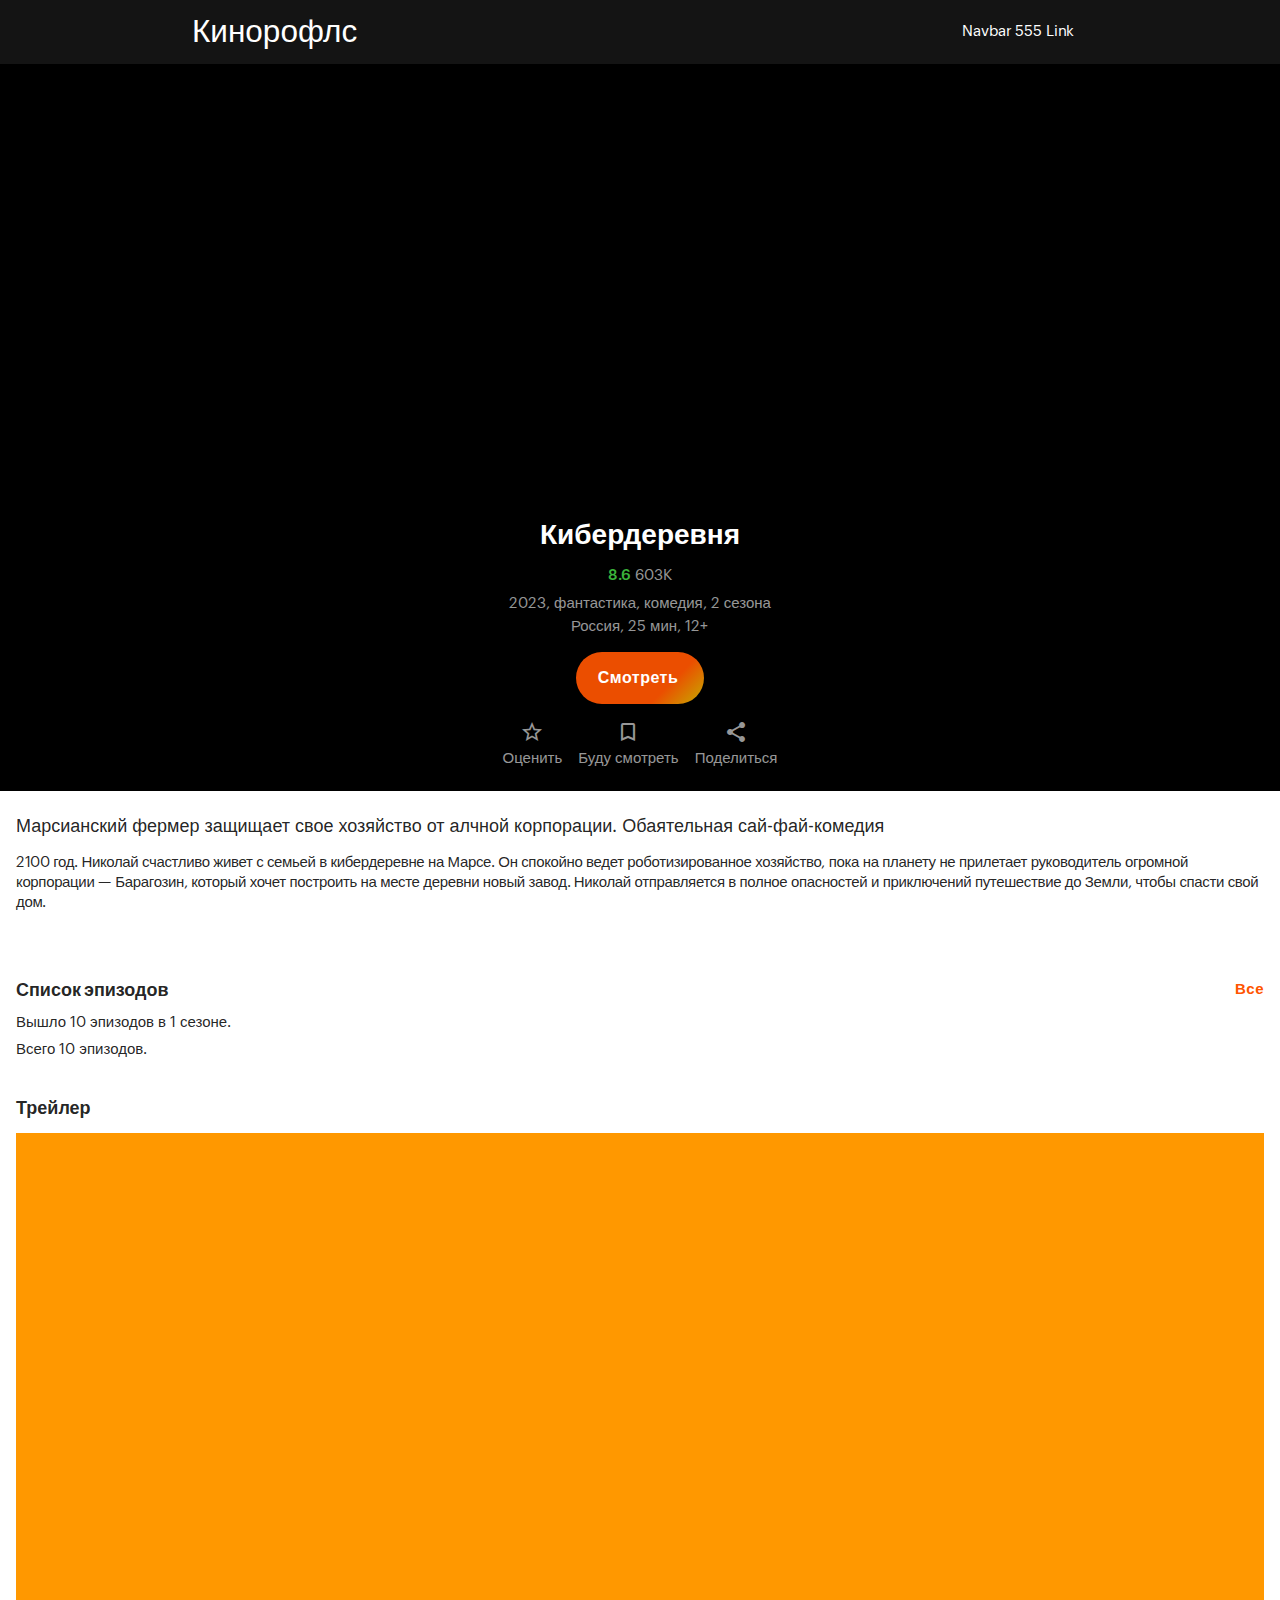
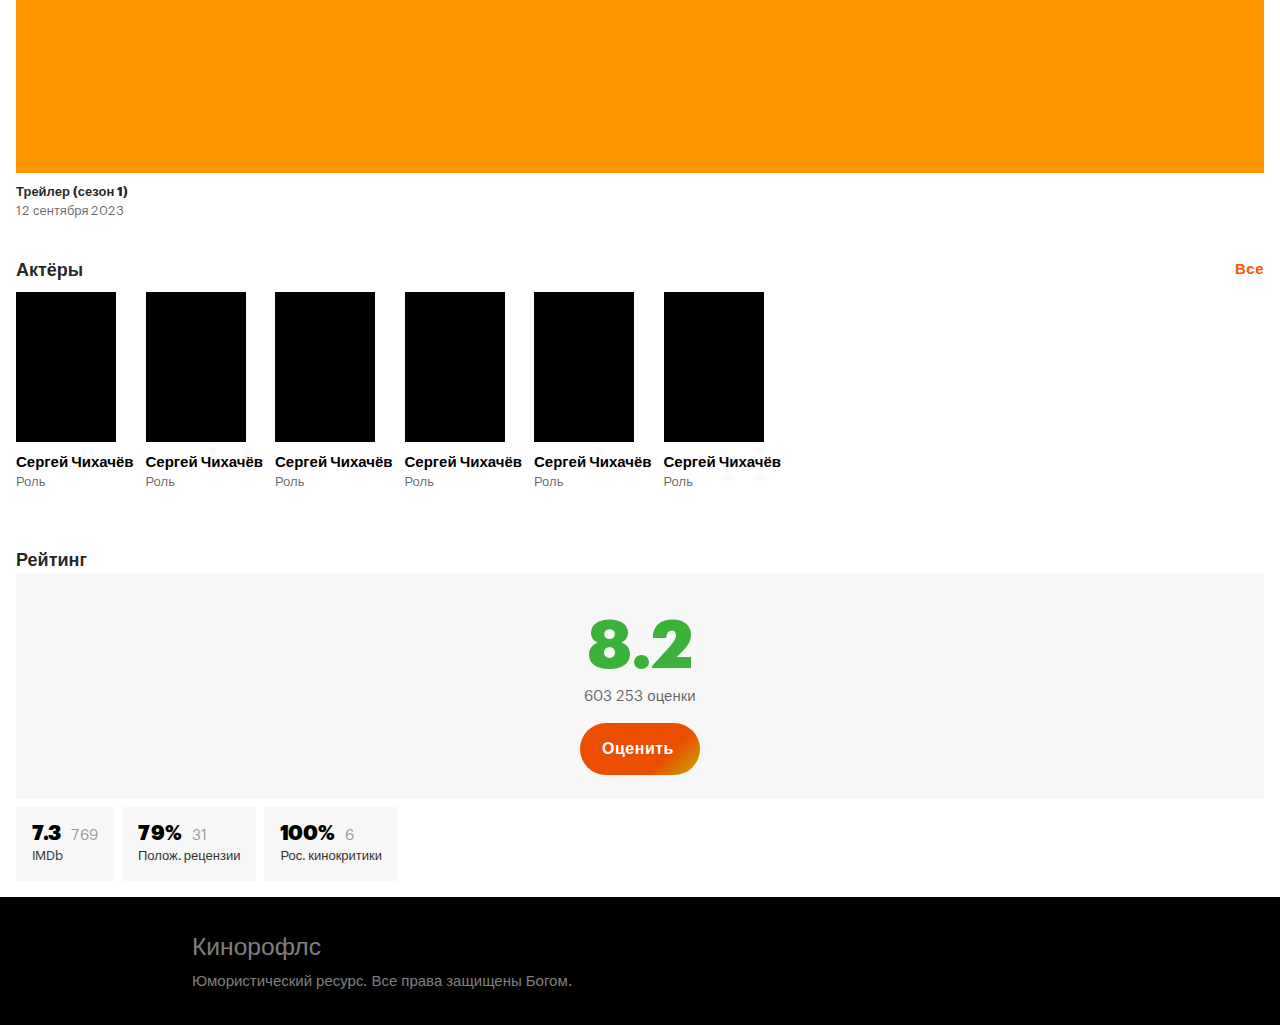
==== index.html @ 1932c37a "Update index.html" ====
<!DOCTYPE html>
<html lang="ru">
   <head>
      <meta http-equiv="Content-Type" content="text/html; charset=UTF-8" />
      <meta
         name="viewport"
         content="width=device-width, initial-scale=1, maximum-scale=1.0"
      />
      <title>Кинорофлс</title>

      <!-- Font: Graphik Regular, Medium, Bold, Black -->
      <link rel="stylesheet" href="./fonts/Graphik LС/stylesheet.css" />

      <!-- CSS  -->
      <link
         href="https://fonts.googleapis.com/icon?family=Material+Icons"
         rel="stylesheet"
      />
      <link
         href="css/materialize.css"
         type="text/css"
         rel="stylesheet"
         media="screen,projection"
      />
      <link
         href="css/style.css"
         type="text/css"
         rel="stylesheet"
      />
   </head>
   <body>
      <nav class="light-orange lighten-1" role="navigation">
         <div class="nav-wrapper container">
            <a id="logo-container" href="#" class="brand-logo">Кинорофлс</a>
            <ul class="right hide-on-med-and-down">
               <li><a href="#">Navbar 555 Link</a></li>
            </ul>

            <ul id="nav-mobile" class="sidenav">
               <li>
                  <a href="#"><i class="material-icons">home</i>Главная</a>
               </li>
               <li>
                  <a href="#">
                     <i class="material-icons">play_circle_outline</i>
                     Онлайн-кинотеатр</a
                  >
               </li>
               <li>
                  <a href="#">
                     <i class="material-icons">personal_video</i>
                     Фильмы</a
                  >
               </li>
               <li>
                  <a href="#">
                     <i class="material-icons">dvr</i>
                     Сериалы</a
                  >
               </li>
               <li>
                  <a href="#">
                     <i class="material-icons">live_tv</i>
                     Телеканалы</a
                  >
               </li>
               <li>
                  <a href="#">
                     <i class="material-icons">local_play</i>
                     Билеты в кино</a
                  >
               </li>
            </ul>
            <a href="#" data-target="nav-mobile" class="sidenav-trigger"
               ><i class="material-icons">menu</i></a
            >
         </div>
      </nav>

      <!-- <nav>
    <div class="nav-wrapper">
      <div class="col s12">
        <a href="#!" class="breadcrumb">Главная</a>
        <a href="#!" class="breadcrumb">Сериалы</a>
        <a href="#!" class="breadcrumb">Кибердеревня</a>
      </div>
    </div>
  </nav> -->

      <div class="section no-pad-bot" id="card" style="padding: 0">
         <div class="style-root black">
            <div class="style-poster">
               <!-- <div id="ytplayer"></div> -->
               <!-- <iframe width="100%" height="100%" src="https://www.youtube.com/embed/DEj8pub121Q?autoplay=1?controls=0" frameborder="0" allowfullscreen></iframe> -->

               <iframe
                  src="https://vkvideo.ru/video_ext.php?oid=-108468&id=456251197&hd=2&autoplay=1"
                  width="100%"
                  height="100%"
                  allow="autoplay; encrypted-media; fullscreen; picture-in-picture; screen-wake-lock;"
                  frameborder="0"
                  allowfullscreen
               ></iframe>

               <img
                  width="100%"
                  src="https://kinopoisk-ru.clstorage.net/1Z5M81X55/586788WgR/[base64]"
                  alt=""
               />
            </div>
            <div class="style-card">
               <h1 class="header center font-weight-bold">Кибердеревня</h1>
               <p class="raiting">
                  <strong class="raiting-value">8.6</strong> 603K
               </p>
               <p>2023, фантастика, комедия, 2 сезона</p>
               <p>Россия, 25 мин, 12+</p>
               <a
                  href="http://materializecss.com/getting-started.html"
                  class="btn-large orange"
                  >Смотреть</a
               >
               <div class="btn-list">
                  <div class="btn-list__item text-red-1">
                     <i class="material-icons">star_border</i>
                     <span>Оценить</span>
                  </div>
                  <div class="btn-list__item">
                     <i class="material-icons">bookmark_border</i>
                     <span>Буду смотреть</span>
                  </div>
                  <div class="btn-list__item">
                     <i class="material-icons">share</i> <span>Поделиться</span>
                  </div>
               </div>
            </div>
         </div>

         <div class="style-root">
            <div class="style-synopsis">
               <div class="style-synopsis__short">
                  Марсианский фермер защищает свое хозяйство от алчной
                  корпорации. Обаятельная сай-фай-комедия
               </div>
               <div class="style-synopsis__full">
                  2100 год. Николай счастливо живет с семьей в кибердеревне на
                  Марсе. Он спокойно ведет роботизированное хозяйство, пока на
                  планету не прилетает руководитель огромной корпорации —
                  Барагозин, который хочет построить на месте деревни новый
                  завод. Николай отправляется в полное опасностей и приключений
                  путешествие до Земли, чтобы спасти свой дом.
               </div>
            </div>

            <div class="style-episodes">
               <div class="style-title">
                  <h3>Список эпизодов</h3>
                  <a
                     href="http://materializecss.com/getting-started.html"
                     id="download-button"
                     class="btn"
                     >Все</a
                  >
               </div>
               <div class="style-episodes__content">
                  <p>Вышло 10 эпизодов в 1 сезоне.</p>
                  <p>Всего 10 эпизодов.</p>
               </div>
            </div>

            <div class="style-trailer">
               <div class="style-title">
                  <h3>Трейлер</h3>
               </div>
               <div class="style-trailer__content">
                  <div class="trailer-video orange"></div>
                  <p class="trailer__name">Трейлер (сезон 1)</p>
                  <p class="trailer__date">12 сентября 2023</p>
               </div>
            </div>
         </div>

         <div class="style-actors">
            <div class="style-title">
               <h3>Актёры</h3>
               <a
                  href="http://materializecss.com/getting-started.html"
                  id="download-button"
                  class="btn"
                  >Все</a
               >
            </div>
            <div class="style-actors__content">
               <div class="actors__list">
                  <div class="actors__item">
                     <div class="photo"></div>
                     <div class="info">
                        <strong class="name">Сергей Чихачёв</strong>
                        <span>Роль</span>
                     </div>
                  </div>
                  <div class="actors__item">
                     <div class="photo"></div>
                     <div class="info">
                        <strong class="name">Сергей Чихачёв</strong>
                        <span>Роль</span>
                     </div>
                  </div>
                  <div class="actors__item">
                     <div class="photo"></div>
                     <div class="info">
                        <strong class="name">Сергей Чихачёв</strong>
                        <span>Роль</span>
                     </div>
                  </div>
                  <div class="actors__item">
                     <div class="photo"></div>
                     <div class="info">
                        <strong class="name">Сергей Чихачёв</strong>
                        <span>Роль</span>
                     </div>
                  </div>
                  <div class="actors__item">
                     <div class="photo"></div>
                     <div class="info">
                        <strong class="name">Сергей Чихачёв</strong>
                        <span>Роль</span>
                     </div>
                  </div>
                  <div class="actors__item">
                     <div class="photo"></div>
                     <div class="info">
                        <strong class="name">Сергей Чихачёв</strong>
                        <span>Роль</span>
                     </div>
                  </div>
               </div>
            </div>
         </div>

         <!-- КНОПКИ
         <div class="container">
            <div class="row center">
               <a
                  href="http://materializecss.com/getting-started.html"
                  id="download-button"
                  class="btn-large orange"
                  >Смотреть</a
               >
               <a
                  href="http://materializecss.com/getting-started.html"
                  id="download-button"
                  class="btn-small grey"
                  ><i class="material-icons">add</i>Добавить</a
               >
               <a
                  href="http://materializecss.com/getting-started.html"
                  id="download-button"
                  class="btn-large"
                  >Смотреть</a
               >
            </div>
            <br /><br />
         </div> -->

         <div class="style-raiting">
            <div class="style-title">
               <h3>Рейтинг</h3>
            </div>
            <div class="style-raiting__content">
               <div class="raiting-block">
                  <div class="raiting-block__number">8.2</div>
                  <div class="raiting-block__votes">
                     <span>603 253</span> оценки
                  </div>
                  <a
                     href="http://materializecss.com/getting-started.html"
                     id="download-button"
                     class="btn-large orange"
                     >Оценить</a
                  >
               </div>
               <div class="raiting-list">
                  <div class="raiting-list__item">
                     <div class="raiting-list__value">
                        <strong>7.3</strong>
                        <span>769</span>
                     </div>
                     <div class="raiting-list__source">IMDb</div>
                  </div>

                  <div class="raiting-list__item">
                     <div class="raiting-list__value">
                        <strong>79%</strong>
                        <span>31</span>
                     </div>
                     <div class="raiting-list__source">Полож. рецензии</div>
                  </div>

                  <div class="raiting-list__item">
                     <div class="raiting-list__value">
                        <strong>100%</strong>
                        <span>6</span>
                     </div>
                     <div class="raiting-list__source">Рос. кинокритики</div>
                  </div>

               </div>
            </div>
         </div>
      </div>

      <footer class="page-footer black">
         <div class="container">
            <h5>Кинорофлс</h5>
            <p style="margin: 0; padding: 0 0 32px 0">
               Юмористический ресурс. Все права защищены Богом.
            </p>
         </div>
         <!-- <div class="footer-copyright">
            <div class="container">
               Made by
               <a class="text-lighten-3" href="http://google.com/">2025</a>
            </div>
         </div> -->
      </footer>

      <!--  Scripts-->
      <script src="https://code.jquery.com/jquery-2.1.1.min.js"></script>
      <script src="js/materialize.js"></script>
      <script src="js/init.js"></script>

      <!-- Google Trailer -->
      <script>
         // Load the IFrame Player API code asynchronously.
         var tag = document.createElement("script");
         tag.src = "https://www.youtube.com/embed/DEj8pub121Q";
         var firstScriptTag = document.getElementsByTagName("script")[0];
         firstScriptTag.parentNode.insertBefore(tag, firstScriptTag);

         // Replace the 'ytplayer' element with an <iframe> and
         // YouTube player after the API code downloads.
         var player;
         function onYouTubePlayerAPIReady() {
            player = new YT.Player("ytplayer", {
               height: "100%",
               width: "100%",
               videoId: "DEj8pub121Q",
            });
         }
      </script>
   </body>
</html>
---- fonts/Graphik LС/stylesheet.css ----
@font-face {
    font-family: 'Graphik';
    src: url('Graphik-Thin.eot');
    src: local('Graphik Thin'), local('Graphik-Thin'),
        url('Graphik-Thin.eot?#iefix') format('embedded-opentype'),
        url('Graphik-Thin.woff2') format('woff2'),
        url('Graphik-Thin.woff') format('woff'),
        url('Graphik-Thin.ttf') format('truetype');
    font-weight: 100;
    font-style: normal;
}

@font-face {
    font-family: 'Graphik';
    src: url('Graphik-ThinItalic.eot');
    src: local('Graphik Thin Italic'), local('Graphik-ThinItalic'),
        url('Graphik-ThinItalic.eot?#iefix') format('embedded-opentype'),
        url('Graphik-ThinItalic.woff2') format('woff2'),
        url('Graphik-ThinItalic.woff') format('woff'),
        url('Graphik-ThinItalic.ttf') format('truetype');
    font-weight: 100;
    font-style: italic;
}

@font-face {
    font-family: 'Graphik Super';
    src: url('Graphik-SuperItalic.eot');
    src: local('Graphik Super Italic'), local('Graphik-SuperItalic'),
        url('Graphik-SuperItalic.eot?#iefix') format('embedded-opentype'),
        url('Graphik-SuperItalic.woff2') format('woff2'),
        url('Graphik-SuperItalic.woff') format('woff'),
        url('Graphik-SuperItalic.ttf') format('truetype');
    font-weight: 900;
    font-style: italic;
}

@font-face {
    font-family: 'Graphik';
    src: url('Graphik-Medium.eot');
    src: local('Graphik Medium'), local('Graphik-Medium'),
        url('Graphik-Medium.eot?#iefix') format('embedded-opentype'),
        url('Graphik-Medium.woff2') format('woff2'),
        url('Graphik-Medium.woff') format('woff'),
        url('Graphik-Medium.ttf') format('truetype');
    font-weight: 500;
    font-style: normal;
}

@font-face {
    font-family: 'Graphik';
    src: url('Graphik-Black.eot');
    src: local('Graphik Black'), local('Graphik-Black'),
        url('Graphik-Black.eot?#iefix') format('embedded-opentype'),
        url('Graphik-Black.woff2') format('woff2'),
        url('Graphik-Black.woff') format('woff'),
        url('Graphik-Black.ttf') format('truetype');
    font-weight: 900;
    font-style: normal;
}

@font-face {
    font-family: 'Graphik';
    src: url('Graphik-Semibold.eot');
    src: local('Graphik Semibold'), local('Graphik-Semibold'),
        url('Graphik-Semibold.eot?#iefix') format('embedded-opentype'),
        url('Graphik-Semibold.woff2') format('woff2'),
        url('Graphik-Semibold.woff') format('woff'),
        url('Graphik-Semibold.ttf') format('truetype');
    font-weight: 600;
    font-style: normal;
}

@font-face {
    font-family: 'Graphik Super';
    src: url('Graphik-Super.eot');
    src: local('Graphik Super'), local('Graphik-Super'),
        url('Graphik-Super.eot?#iefix') format('embedded-opentype'),
        url('Graphik-Super.woff2') format('woff2'),
        url('Graphik-Super.woff') format('woff'),
        url('Graphik-Super.ttf') format('truetype');
    font-weight: 900;
    font-style: normal;
}

@font-face {
    font-family: 'Graphik';
    src: url('Graphik-ExtralightItalic.eot');
    src: local('Graphik Extralight Italic'), local('Graphik-ExtralightItalic'),
        url('Graphik-ExtralightItalic.eot?#iefix') format('embedded-opentype'),
        url('Graphik-ExtralightItalic.woff2') format('woff2'),
        url('Graphik-ExtralightItalic.woff') format('woff'),
        url('Graphik-ExtralightItalic.ttf') format('truetype');
    font-weight: 200;
    font-style: italic;
}

@font-face {
    font-family: 'Graphik';
    src: url('Graphik-BlackItalic.eot');
    src: local('Graphik Black Italic'), local('Graphik-BlackItalic'),
        url('Graphik-BlackItalic.eot?#iefix') format('embedded-opentype'),
        url('Graphik-BlackItalic.woff2') format('woff2'),
        url('Graphik-BlackItalic.woff') format('woff'),
        url('Graphik-BlackItalic.ttf') format('truetype');
    font-weight: 900;
    font-style: italic;
}

@font-face {
    font-family: 'Graphik';
    src: url('Graphik-RegularItalic.eot');
    src: local('Graphik Regular Italic'), local('Graphik-RegularItalic'),
        url('Graphik-RegularItalic.eot?#iefix') format('embedded-opentype'),
        url('Graphik-RegularItalic.woff2') format('woff2'),
        url('Graphik-RegularItalic.woff') format('woff'),
        url('Graphik-RegularItalic.ttf') format('truetype');
    font-weight: normal;
    font-style: italic;
}

@font-face {
    font-family: 'Graphik';
    src: url('Graphik-Light.eot');
    src: local('Graphik Light'), local('Graphik-Light'),
        url('Graphik-Light.eot?#iefix') format('embedded-opentype'),
        url('Graphik-Light.woff2') format('woff2'),
        url('Graphik-Light.woff') format('woff'),
        url('Graphik-Light.ttf') format('truetype');
    font-weight: 300;
    font-style: normal;
}

@font-face {
    font-family: 'Graphik';
    src: url('Graphik-Bold.eot');
    src: local('Graphik Bold'), local('Graphik-Bold'),
        url('Graphik-Bold.eot?#iefix') format('embedded-opentype'),
        url('Graphik-Bold.woff2') format('woff2'),
        url('Graphik-Bold.woff') format('woff'),
        url('Graphik-Bold.ttf') format('truetype');
    font-weight: bold;
    font-style: normal;
}

@font-face {
    font-family: 'Graphik';
    src: url('Graphik-Regular.eot');
    src: local('Graphik Regular'), local('Graphik-Regular'),
        url('Graphik-Regular.eot?#iefix') format('embedded-opentype'),
        url('Graphik-Regular.woff2') format('woff2'),
        url('Graphik-Regular.woff') format('woff'),
        url('Graphik-Regular.ttf') format('truetype');
    font-weight: normal;
    font-style: normal;
}

@font-face {
    font-family: 'Graphik';
    src: url('Graphik-BoldItalic.eot');
    src: local('Graphik Bold Italic'), local('Graphik-BoldItalic'),
        url('Graphik-BoldItalic.eot?#iefix') format('embedded-opentype'),
        url('Graphik-BoldItalic.woff2') format('woff2'),
        url('Graphik-BoldItalic.woff') format('woff'),
        url('Graphik-BoldItalic.ttf') format('truetype');
    font-weight: bold;
    font-style: italic;
}

@font-face {
    font-family: 'Graphik';
    src: url('Graphik-SemiboldItalic.eot');
    src: local('Graphik Semibold Italic'), local('Graphik-SemiboldItalic'),
        url('Graphik-SemiboldItalic.eot?#iefix') format('embedded-opentype'),
        url('Graphik-SemiboldItalic.woff2') format('woff2'),
        url('Graphik-SemiboldItalic.woff') format('woff'),
        url('Graphik-SemiboldItalic.ttf') format('truetype');
    font-weight: 600;
    font-style: italic;
}

@font-face {
    font-family: 'Graphik';
    src: url('Graphik-LightItalic.eot');
    src: local('Graphik Light Italic'), local('Graphik-LightItalic'),
        url('Graphik-LightItalic.eot?#iefix') format('embedded-opentype'),
        url('Graphik-LightItalic.woff2') format('woff2'),
        url('Graphik-LightItalic.woff') format('woff'),
        url('Graphik-LightItalic.ttf') format('truetype');
    font-weight: 300;
    font-style: italic;
}

@font-face {
    font-family: 'Graphik';
    src: url('Graphik-Extralight.eot');
    src: local('Graphik Extralight'), local('Graphik-Extralight'),
        url('Graphik-Extralight.eot?#iefix') format('embedded-opentype'),
        url('Graphik-Extralight.woff2') format('woff2'),
        url('Graphik-Extralight.woff') format('woff'),
        url('Graphik-Extralight.ttf') format('truetype');
    font-weight: 200;
    font-style: normal;
}

@font-face {
    font-family: 'Graphik';
    src: url('Graphik-MediumItalic.eot');
    src: local('Graphik Medium Italic'), local('Graphik-MediumItalic'),
        url('Graphik-MediumItalic.eot?#iefix') format('embedded-opentype'),
        url('Graphik-MediumItalic.woff2') format('woff2'),
        url('Graphik-MediumItalic.woff') format('woff'),
        url('Graphik-MediumItalic.ttf') format('truetype');
    font-weight: 500;
    font-style: italic;
}
---- css/style.css ----
/* Custom Stylesheet */
/**
 * Use this file to override Materialize files so you can update
 * the core Materialize files in the future
 *
 * Made By MaterializeCSS.com
 */

.icon-block {
   padding: 0 15px;
}
.icon-block .material-icons {
   font-size: inherit;
}

.style-card {
   color: hsla(0, 0%, 100%, 0.6);
   text-align: center;
   padding: 24px 16px 14px;
}
.style-card h1 {
   color: #fff;
   font-size: 28px;
   font-weight: 900;
   margin: 0;
}
.style-card p {
   margin: 0;
}
.style-card .btn-large {
   margin-top: 14px;
}
p.raiting {
   padding-top: 14px;
   padding-bottom: 6px;
}

.raiting-value {
   color: #3bb33b;
}

.btn-list {
   display: flex;
   justify-content: center;
   gap: 16px;
   margin: 16px 0 20px;
}

.btn-list__item {
   display: flex;
   flex-direction: column;
   justify-content: center;
   gap: 4px;
}

.style-poster {
   width: 100%;
   height: 56.25vw;
   max-height: calc(768px / 1.7777777778);
   overflow: hidden;
}

.style-synopsis {
   position: relative;
   z-index: 1;
   margin-top: -14px;
   padding: 24px 16px 43px;
   background: #fff;
}

.style-synopsis__short {
   margin-bottom: 16px;
   font-size: 18px;
   line-height: 22px;
}

.style-synopsis__full {
   height: auto;
   font-size: 15px;
   line-height: 20px;
   letter-spacing: -0.35px;
}

h3 {
   font-size: 18px;
   line-height: 18px;
   font-weight: 900;
   margin: 0;
}

.style-title {
   display: flex;
   justify-content: space-between;
   display: flex;
   align-items: center;
   flex-direction: row;
   margin: 0;
   padding-block-start: 16px;
   padding-block-end: 4px;
   padding-inline-start: 16px;
   padding-inline-end: 16px;
   font-size: 18px;
   font-weight: 900;
   line-height: 24px;
}

.style-title .btn {
   font-size: 15px;
   color: #f50;
   padding-right: 0;
}

.style-episodes__content,
.style-trailer__content,
.style-actors__content {
   padding: 0 16px;
}

.style-episodes__content p {
   margin: 0;
   margin-bottom: 5px;
}

.style-trailer {
   padding: 16px 0;
}

.trailer-video {
   width: 100%;
   height: 50vw;
}

.trailer__name,
.trailer__date {
   font-size: 13px;
   line-height: 18px;
   font-weight: 700;
   margin: 0;
   margin-top: 10px;
}

.trailer__date {
   color: rgba(0, 0, 0, 0.6);
   font-weight: normal;
   margin-top: 1px;
}

.style-trailer .style-title {
   padding: 16px;
}

.style-actors {
   padding: 0 0 16px 0;
}

.actors__list {
   display: flex;
   width: auto;
   overflow-x: scroll;
   gap: 12px;
}

.actors__item {
   display: flex;
   /* align-items: center; */
   flex-direction: column;
   gap: 12px;
   padding-bottom: 12px;
}

.actors__item .info {
   display: flex;
   flex-direction: column;
   font-size: 13px;
   color: rgba(0, 0, 0, 0.6);
}

.actors__item .info .name {
   line-height: 18px;
   font-weight: 700;
   font-size: 15px;
   color: #000;
}

.photo {
   background: #000;
   height: 150px;
   width: 100px;
}

.style-raiting {
   padding: 16px 0;
}

.style-raiting__content {
   padding: 0 16px;
}

.raiting-block {
   display: flex;
   flex-direction: column;
   justify-content: center;
   align-items: center;
   padding: 24px;
   background: #f7f7f7;
   margin-bottom: 8px;
}

.raiting-block__number {
   font-size: 66px;
   color: #3bb33b;
   font-weight: 900;
}

.raiting-block__votes {
   margin-top: -10px;
   margin-bottom: 14px;
   color: rgba(0, 0, 0, 0.6);
   font-size: 15px;
}

.raiting-list {
   display: flex;
   gap: 8px;
}

.raiting-list__item {
   padding: 16px;
   background: #f7f7f7;
}

.raiting-list__value {
   font-size: 15px;
   line-height: 20px;
   color: rgba(0, 0, 0, 0.4);
}

.raiting-list__value strong {
   font-size: 20px;
   font-weight: 900;
   color: #000;
   margin-right: 6px;
}

.raiting-list__source {
  color: #333;
  font-size: 13px;  
  white-space: nowrap;
}
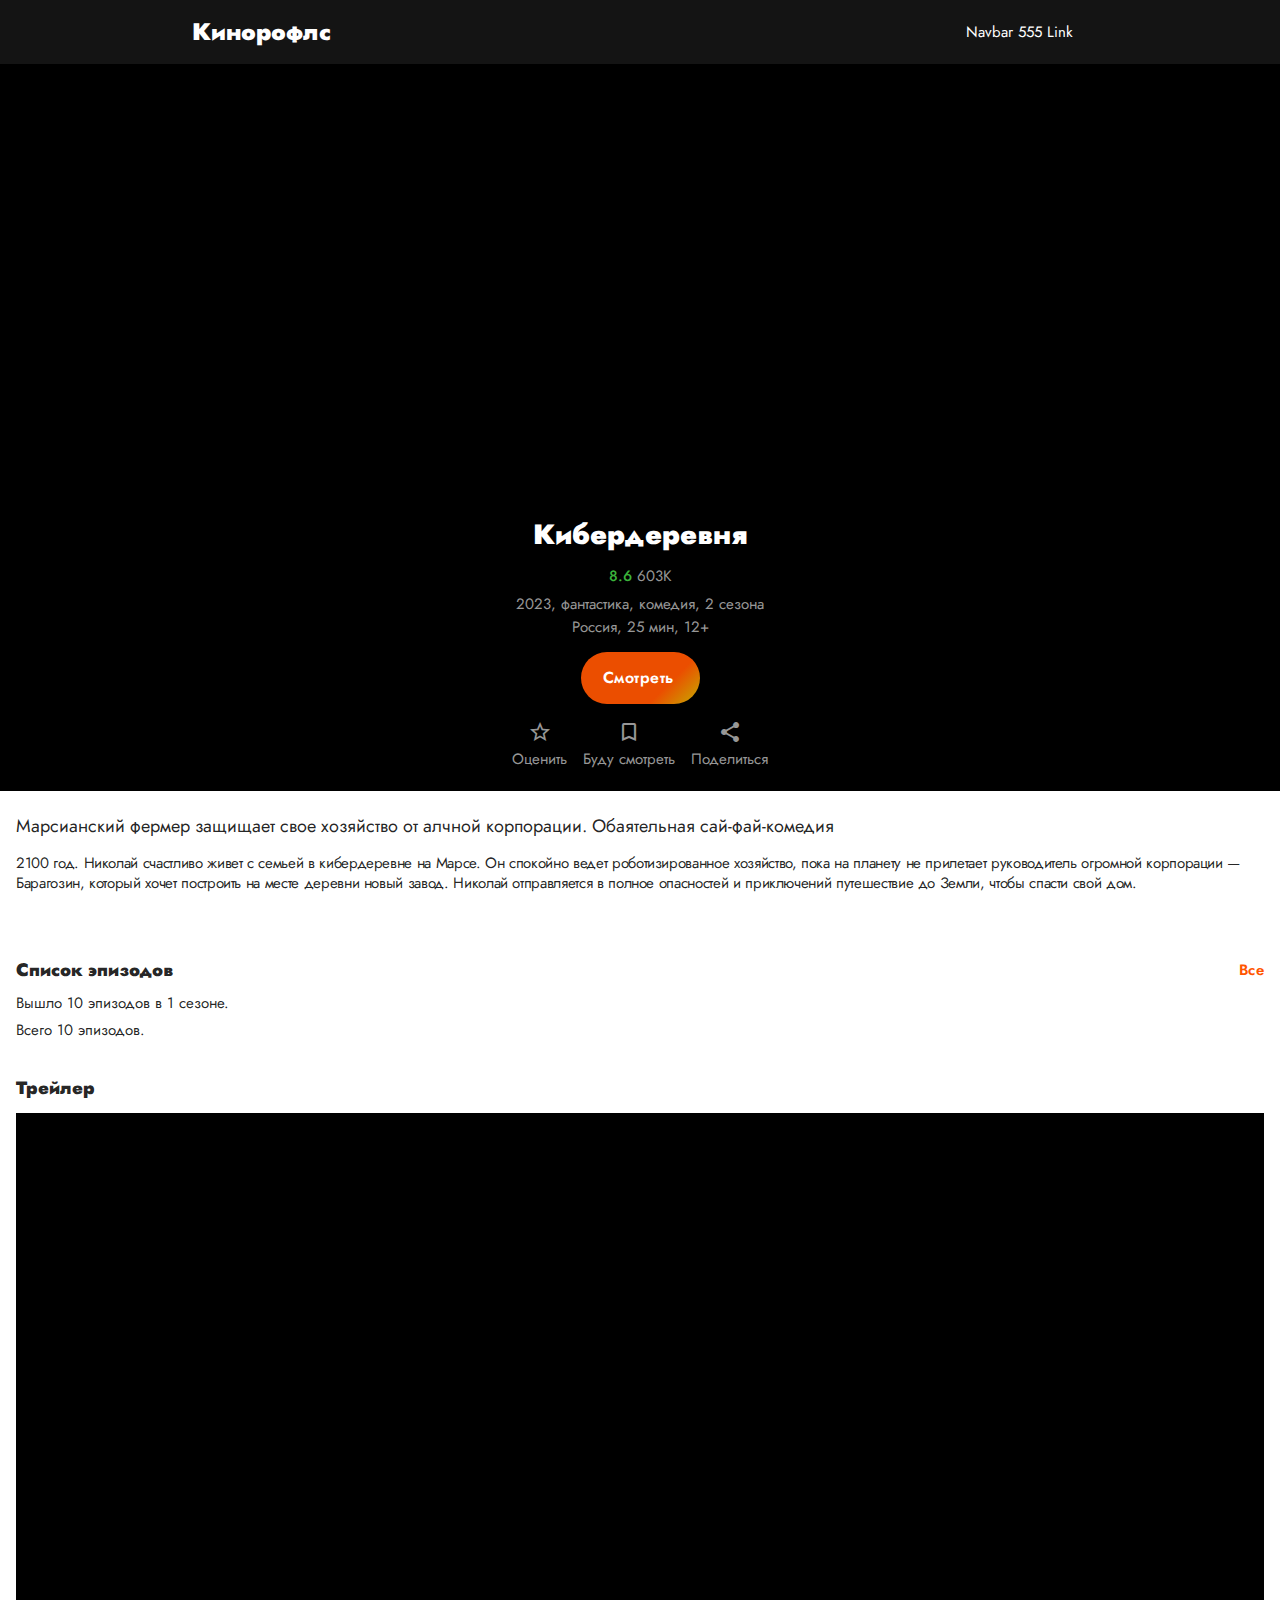
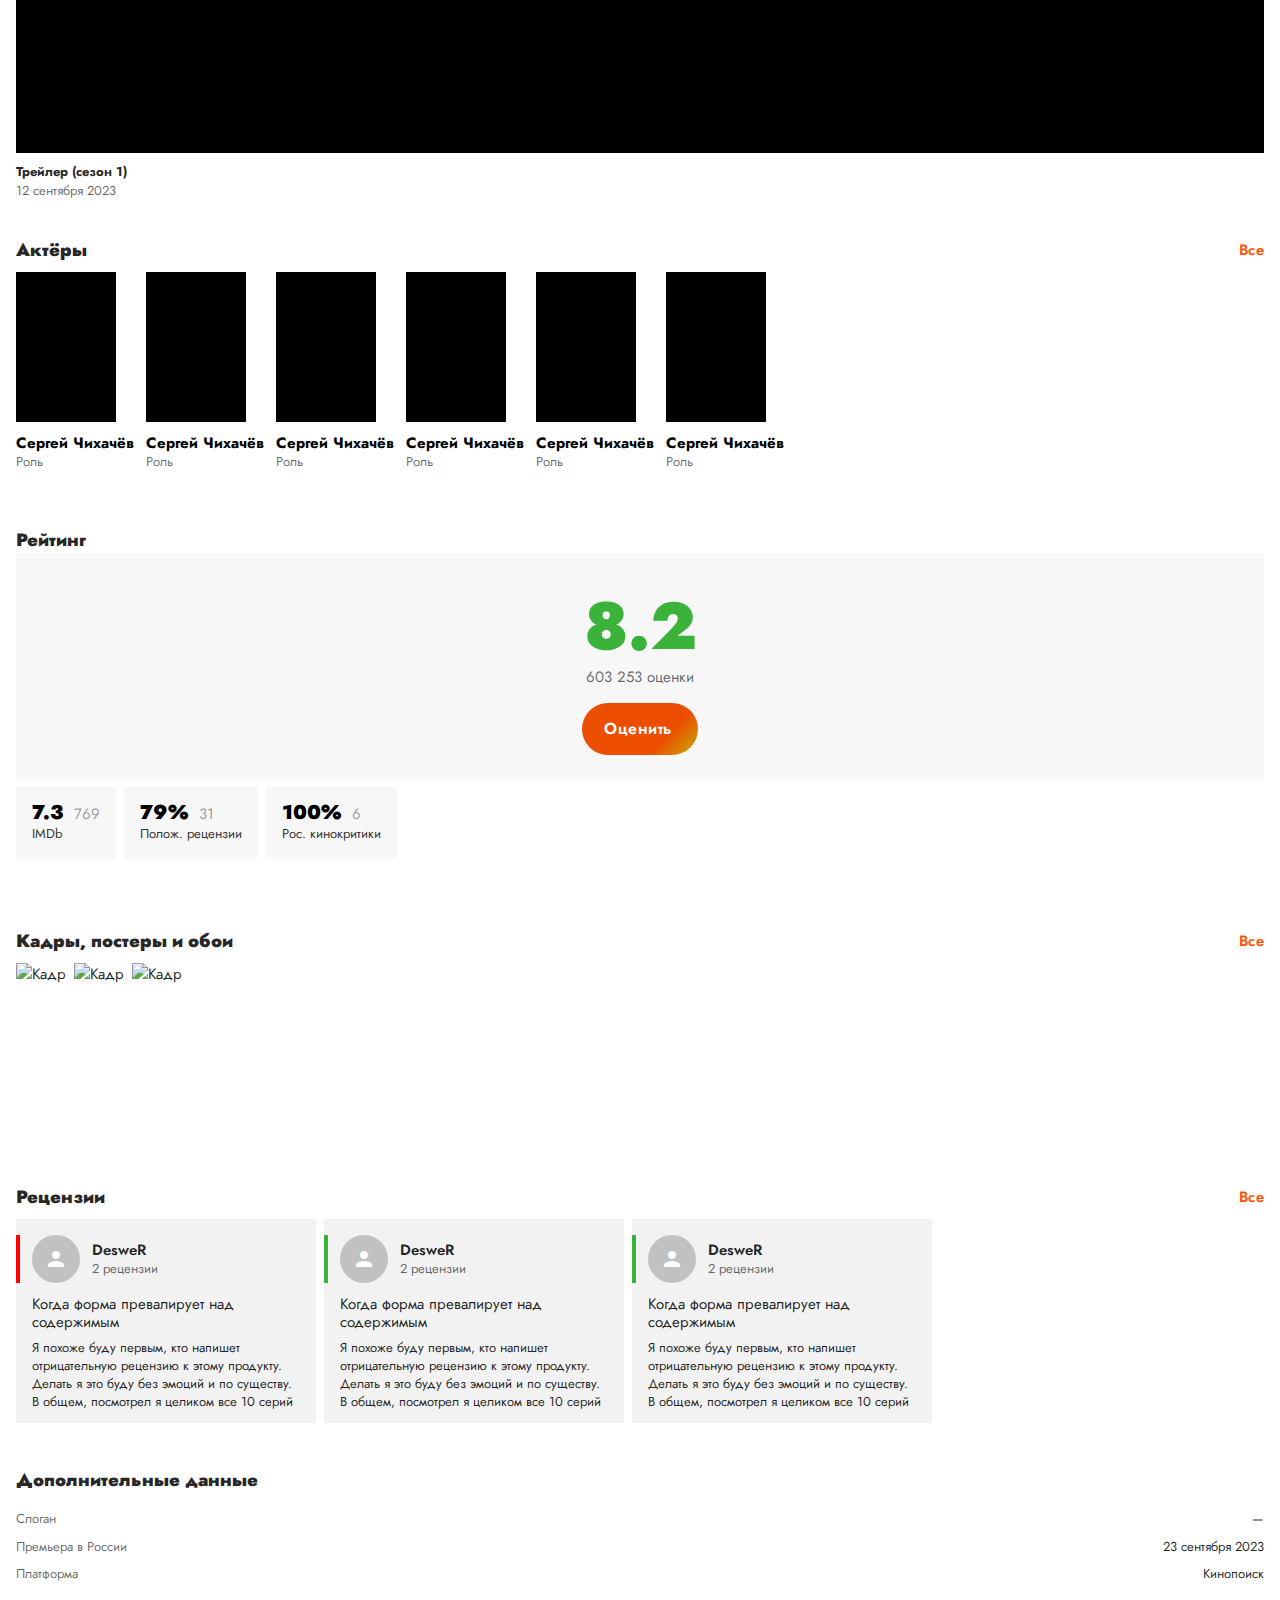
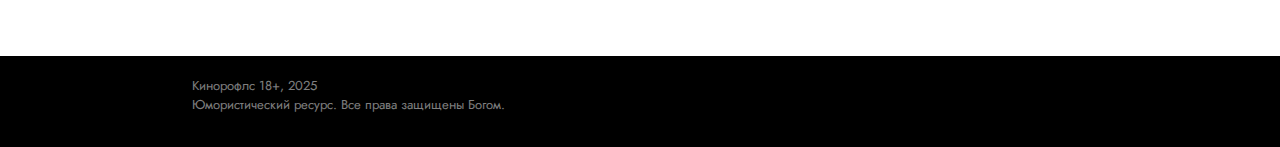
==== commit 2bbed762: "Update page film" ====
--- a/index.html
+++ b/index.html
@@ -9,7 +9,10 @@
       <title>Кинорофлс</title>
 
       <!-- Font: Graphik Regular, Medium, Bold, Black -->
-      <link rel="stylesheet" href="./fonts/Graphik LС/stylesheet.css" />
+      <!-- <link rel="stylesheet" href="./fonts/Graphik LС/stylesheet.css" /> -->
+      <link rel="preconnect" href="https://fonts.googleapis.com">
+      <link rel="preconnect" href="https://fonts.gstatic.com" crossorigin>
+      <link href="https://fonts.googleapis.com/css2?family=Jost:ital,wght@0,100..900;1,100..900&display=swap" rel="stylesheet">
 
       <!-- CSS  -->
       <link
@@ -22,11 +25,7 @@
          rel="stylesheet"
          media="screen,projection"
       />
-      <link
-         href="css/style.css"
-         type="text/css"
-         rel="stylesheet"
-      />
+      <link href="css/style.css" type="text/css" rel="stylesheet" />
    </head>
    <body>
       <nav class="light-orange lighten-1" role="navigation">
@@ -173,66 +172,257 @@
                   <h3>Трейлер</h3>
                </div>
                <div class="style-trailer__content">
-                  <div class="trailer-video orange"></div>
+                  <div class="trailer-video black"></div>
                   <p class="trailer__name">Трейлер (сезон 1)</p>
                   <p class="trailer__date">12 сентября 2023</p>
                </div>
             </div>
-         </div>
-
-         <div class="style-actors">
-            <div class="style-title">
-               <h3>Актёры</h3>
-               <a
-                  href="http://materializecss.com/getting-started.html"
-                  id="download-button"
-                  class="btn"
-                  >Все</a
-               >
-            </div>
-            <div class="style-actors__content">
-               <div class="actors__list">
-                  <div class="actors__item">
-                     <div class="photo"></div>
-                     <div class="info">
-                        <strong class="name">Сергей Чихачёв</strong>
-                        <span>Роль</span>
-                     </div>
-                  </div>
-                  <div class="actors__item">
-                     <div class="photo"></div>
-                     <div class="info">
-                        <strong class="name">Сергей Чихачёв</strong>
-                        <span>Роль</span>
-                     </div>
-                  </div>
-                  <div class="actors__item">
-                     <div class="photo"></div>
-                     <div class="info">
-                        <strong class="name">Сергей Чихачёв</strong>
-                        <span>Роль</span>
-                     </div>
-                  </div>
-                  <div class="actors__item">
-                     <div class="photo"></div>
-                     <div class="info">
-                        <strong class="name">Сергей Чихачёв</strong>
-                        <span>Роль</span>
-                     </div>
-                  </div>
-                  <div class="actors__item">
-                     <div class="photo"></div>
-                     <div class="info">
-                        <strong class="name">Сергей Чихачёв</strong>
-                        <span>Роль</span>
-                     </div>
-                  </div>
-                  <div class="actors__item">
-                     <div class="photo"></div>
-                     <div class="info">
-                        <strong class="name">Сергей Чихачёв</strong>
-                        <span>Роль</span>
-                     </div>
+
+            <div class="style-actors">
+               <div class="style-title">
+                  <h3>Актёры</h3>
+                  <a
+                     href="http://materializecss.com/getting-started.html"
+                     id="download-button"
+                     class="btn"
+                     >Все</a
+                  >
+               </div>
+               <div class="style-actors__content">
+                  <div class="actors__list">
+                     <div class="actors__item">
+                        <div class="photo"></div>
+                        <div class="info">
+                           <strong class="name">Сергей Чихачёв</strong>
+                           <span>Роль</span>
+                        </div>
+                     </div>
+                     <div class="actors__item">
+                        <div class="photo"></div>
+                        <div class="info">
+                           <strong class="name">Сергей Чихачёв</strong>
+                           <span>Роль</span>
+                        </div>
+                     </div>
+                     <div class="actors__item">
+                        <div class="photo"></div>
+                        <div class="info">
+                           <strong class="name">Сергей Чихачёв</strong>
+                           <span>Роль</span>
+                        </div>
+                     </div>
+                     <div class="actors__item">
+                        <div class="photo"></div>
+                        <div class="info">
+                           <strong class="name">Сергей Чихачёв</strong>
+                           <span>Роль</span>
+                        </div>
+                     </div>
+                     <div class="actors__item">
+                        <div class="photo"></div>
+                        <div class="info">
+                           <strong class="name">Сергей Чихачёв</strong>
+                           <span>Роль</span>
+                        </div>
+                     </div>
+                     <div class="actors__item">
+                        <div class="photo"></div>
+                        <div class="info">
+                           <strong class="name">Сергей Чихачёв</strong>
+                           <span>Роль</span>
+                        </div>
+                     </div>
+                  </div>
+               </div>
+            </div>
+
+            <div class="style-raiting">
+               <div class="style-title">
+                  <h3>Рейтинг</h3>
+               </div>
+               <div class="style-raiting__content">
+                  <div class="raiting-block">
+                     <div class="raiting-block__number">8.2</div>
+                     <div class="raiting-block__votes">
+                        <span>603 253</span> оценки
+                     </div>
+                     <a
+                        href="http://materializecss.com/getting-started.html"
+                        id="download-button"
+                        class="btn-large orange"
+                        >Оценить</a
+                     >
+                  </div>
+                  <div class="raiting-list">
+                     <div class="raiting-list__item">
+                        <div class="raiting-list__value">
+                           <p>
+                              <strong>7.3</strong>
+                              <span>769</span>
+                           </p>
+                        </div>
+                        <div class="raiting-list__source">IMDb</div>
+                     </div>
+
+                     <div class="raiting-list__item">
+                        <div class="raiting-list__value">
+                           <strong>79%</strong>
+                           <span>31</span>
+                        </div>
+                        <div class="raiting-list__source">Полож. рецензии</div>
+                     </div>
+
+                     <div class="raiting-list__item">
+                        <div class="raiting-list__value">
+                           <strong>100%</strong>
+                           <span>6</span>
+                        </div>
+                        <div class="raiting-list__source">Рос. кинокритики</div>
+                     </div>
+                  </div>
+               </div>
+            </div>
+
+            <div class="style-cadrs">
+               <div class="style-title">
+                  <h3>Кадры, постеры и обои</h3>
+                  <a
+                     href="http://materializecss.com/getting-started.html"
+                     id="download-button"
+                     class="btn"
+                     >Все</a
+                  >
+               </div>
+               <div class="style-cadrs__content">
+                  <div class="cadrs-list">
+                     <div class="cadrs-list__item">
+                        <img
+                           src="https://avatars.mds.yandex.net/get-kinopoisk-image/10835644/6e4f3d02-eeca-4210-83cb-169321c1e3aa/x178"
+                           alt="Кадр"
+                        />
+                     </div>
+                     <div class="cadrs-list__item">
+                        <img
+                           src="https://avatars.mds.yandex.net/get-kinopoisk-image/10835644/6e4f3d02-eeca-4210-83cb-169321c1e3aa/x178"
+                           alt="Кадр"
+                        />
+                     </div>
+                     <div class="cadrs-list__item">
+                        <img
+                           src="https://avatars.mds.yandex.net/get-kinopoisk-image/10835644/6e4f3d02-eeca-4210-83cb-169321c1e3aa/x178"
+                           alt="Кадр"
+                        />
+                     </div>
+                  </div>
+               </div>
+            </div>
+
+            <div class="style-reviews">
+               <div class="style-title">
+                  <h3>Рецензии</h3>
+                  <a
+                     href="http://materializecss.com/getting-started.html"
+                     id="download-button"
+                     class="btn"
+                     >Все</a
+                  >
+               </div>
+               <div class="style-reviews__content">
+                  <div class="reviews-list">
+                     <div class="reviews-list__item review-false">
+                        <div class="review__header">
+                           <div class="review__avatar">
+                              <i class="material-icons">person</i>
+                           </div>
+                           <div class="review__info">
+                              <p class="username">DesweR</p>
+                              <p class="counter-reviews">
+                                 <span>2</span> рецензии
+                              </p>
+                           </div>
+                        </div>
+                        <div class="review__text">
+                           <p class="review-title">
+                              Когда форма превалирует над содержимым
+                           </p>
+                           <p class="review-content">
+                              Я похоже буду первым, кто напишет отрицательную
+                              рецензию к этому продукту. Делать я это буду без
+                              эмоций и по существу. В общем, посмотрел я целиком
+                              все 10 серий
+                           </p>
+                        </div>
+                     </div>
+
+                     <div class="reviews-list__item">
+                        <div class="review__header">
+                           <div class="review__avatar">
+                              <i class="material-icons">person</i>
+                           </div>
+                           <div class="review__info">
+                              <p class="username">DesweR</p>
+                              <p class="counter-reviews">
+                                 <span>2</span> рецензии
+                              </p>
+                           </div>
+                        </div>
+                        <div class="review__text">
+                           <p class="review-title">
+                              Когда форма превалирует над содержимым
+                           </p>
+                           <p class="review-content">
+                              Я похоже буду первым, кто напишет отрицательную
+                              рецензию к этому продукту. Делать я это буду без
+                              эмоций и по существу. В общем, посмотрел я целиком
+                              все 10 серий
+                           </p>
+                        </div>
+                     </div>
+
+                     <div class="reviews-list__item">
+                        <div class="review__header">
+                           <div class="review__avatar">
+                              <i class="material-icons">person</i>
+                           </div>
+                           <div class="review__info">
+                              <p class="username">DesweR</p>
+                              <p class="counter-reviews">
+                                 <span>2</span> рецензии
+                              </p>
+                           </div>
+                        </div>
+                        <div class="review__text">
+                           <p class="review-title">
+                              Когда форма превалирует над содержимым
+                           </p>
+                           <p class="review-content">
+                              Я похоже буду первым, кто напишет отрицательную
+                              рецензию к этому продукту. Делать я это буду без
+                              эмоций и по существу. В общем, посмотрел я целиком
+                              все 10 серий
+                           </p>
+                        </div>
+                     </div>
+                  </div>
+               </div>
+            </div>
+
+            <div class="style-dopinfo">
+               <div class="style-title">
+                  <h3>Дополнительные данные</h3>
+               </div>
+               <div class="style-dopinfo__content">
+                  <div class="dopinfo-item">
+                     <div class="dopinfo-parametr">Слоган</div>
+                     <div class="dopinfo-value">—</div>
+                  </div>
+                  <div class="dopinfo-item">
+                     <div class="dopinfo-parametr">Премьера в России</div>
+                     <div class="dopinfo-value">23 сентября 2023</div>
+                  </div>
+                  <div class="dopinfo-item">
+                     <div class="dopinfo-parametr">Платформа</div>
+                     <div class="dopinfo-value">Кинопоиск</div>
                   </div>
                </div>
             </div>
@@ -262,58 +452,13 @@
             </div>
             <br /><br />
          </div> -->
-
-         <div class="style-raiting">
-            <div class="style-title">
-               <h3>Рейтинг</h3>
-            </div>
-            <div class="style-raiting__content">
-               <div class="raiting-block">
-                  <div class="raiting-block__number">8.2</div>
-                  <div class="raiting-block__votes">
-                     <span>603 253</span> оценки
-                  </div>
-                  <a
-                     href="http://materializecss.com/getting-started.html"
-                     id="download-button"
-                     class="btn-large orange"
-                     >Оценить</a
-                  >
-               </div>
-               <div class="raiting-list">
-                  <div class="raiting-list__item">
-                     <div class="raiting-list__value">
-                        <strong>7.3</strong>
-                        <span>769</span>
-                     </div>
-                     <div class="raiting-list__source">IMDb</div>
-                  </div>
-
-                  <div class="raiting-list__item">
-                     <div class="raiting-list__value">
-                        <strong>79%</strong>
-                        <span>31</span>
-                     </div>
-                     <div class="raiting-list__source">Полож. рецензии</div>
-                  </div>
-
-                  <div class="raiting-list__item">
-                     <div class="raiting-list__value">
-                        <strong>100%</strong>
-                        <span>6</span>
-                     </div>
-                     <div class="raiting-list__source">Рос. кинокритики</div>
-                  </div>
-
-               </div>
-            </div>
-         </div>
       </div>
 
       <footer class="page-footer black">
          <div class="container">
-            <h5>Кинорофлс</h5>
             <p style="margin: 0; padding: 0 0 32px 0">
+               Кинорофлс 18+, 2025
+               <br />
                Юмористический ресурс. Все права защищены Богом.
             </p>
          </div>
--- a/css/style.css
+++ b/css/style.css
@@ -222,6 +222,9 @@
 .raiting-list {
    display: flex;
    gap: 8px;
+   width: auto;
+   overflow-x: scroll;
+   padding-bottom: 16px;
 }
 
 .raiting-list__item {
@@ -235,6 +238,11 @@
    color: rgba(0, 0, 0, 0.4);
 }
 
+.raiting-list__value p {
+   margin: 0;
+   width: max-content;
+}
+
 .raiting-list__value strong {
    font-size: 20px;
    font-weight: 900;
@@ -243,7 +251,146 @@
 }
 
 .raiting-list__source {
-  color: #333;
-  font-size: 13px;  
-  white-space: nowrap;
-}
+   color: #333;
+   font-size: 13px;
+   white-space: nowrap;
+}
+
+.style-cadrs {
+   padding: 16px 0;
+}
+
+.cadrs-list {
+   display: flex;
+   gap: 8px;
+   width: auto;
+   overflow-x: scroll;
+   overflow-y: hidden;
+   padding-bottom: 16px;
+   padding: 0 16px 16px;
+}
+
+.cadrs-list__item {
+   height: 168px;
+}
+
+.cadrs-list__item img {
+   height: 100%;
+}
+
+.reviews-list {
+   padding: 0 16px;
+   display: flex;
+   gap: 8px;
+   width: auto;
+   padding-bottom: 16px;
+   overflow-y: hidden;
+   overflow-x: scroll;
+}
+
+.reviews-list__item {
+   padding-top: 16px;
+   min-width: 300px;
+   max-width: 300px;
+   /* padding: 16px 16px 12px; */
+   background-color: rgba(0, 0, 0, 0.05);
+}
+
+.review__header {
+   display: flex;
+   align-items: center;
+   padding: 0 16px 0 12px;
+   gap: 12px;
+   height: 48px;
+   border-left: 4px solid #3bb33b;
+}
+
+.review-false .review__header {
+   border-left: 4px solid red;
+}
+
+.review__info {
+   display: flex;
+   flex-direction: column;
+   justify-content: center;
+}
+
+.style-reviews__content p {
+   margin: 0;
+}
+.review__text {
+   padding: 12px 16px;
+}
+
+.review__info .username {
+   font-size: 15px;
+   font-weight: 600;
+   line-height: 18px;
+}
+
+.review__info .counter-reviews {
+   font-size: 13px;
+   color: rgba(0, 0, 0, 0.6);
+}
+
+.review__avatar {
+   background-color: hsla(0, 0%, 47%, 0.4);
+   height: 48px;
+   width: 48px;
+   display: flex;
+   justify-content: center;
+   align-items: center;
+   border-radius: 100px;
+}
+
+.review__avatar i {
+   color: #fff;
+}
+
+.review-title {
+   font-size: 15px;
+   font-weight: 400;
+   line-height: 18px;
+}
+
+.review-content {
+   padding-top: 8px;
+   font-size: 13px;
+   line-height: 18px;
+}
+
+/* style-dopinfo */
+.style-dopinfo {
+   padding: 16px 0;
+}
+
+.style-dopinfo__content {
+   padding: 16px 16px 0;
+}
+
+.dopinfo-item {
+   display: flex;
+   justify-content: space-between;
+   padding-bottom: 8px;
+}
+
+.dopinfo-parametr {
+   font-size: 13px;
+   color: rgba(0, 0, 0, 0.6);
+}
+
+.dopinfo-value {
+   font-size: 13px;
+}
+
+/* Footer */
+.page-footer {
+   margin-top: 48px;
+   font-size: 13px;
+}
+
+#logo-container {
+   font-family: "Jost", Arial, Helvetica, sans-serif;
+   font-weight: 900;
+   font-size: 24px;
+}
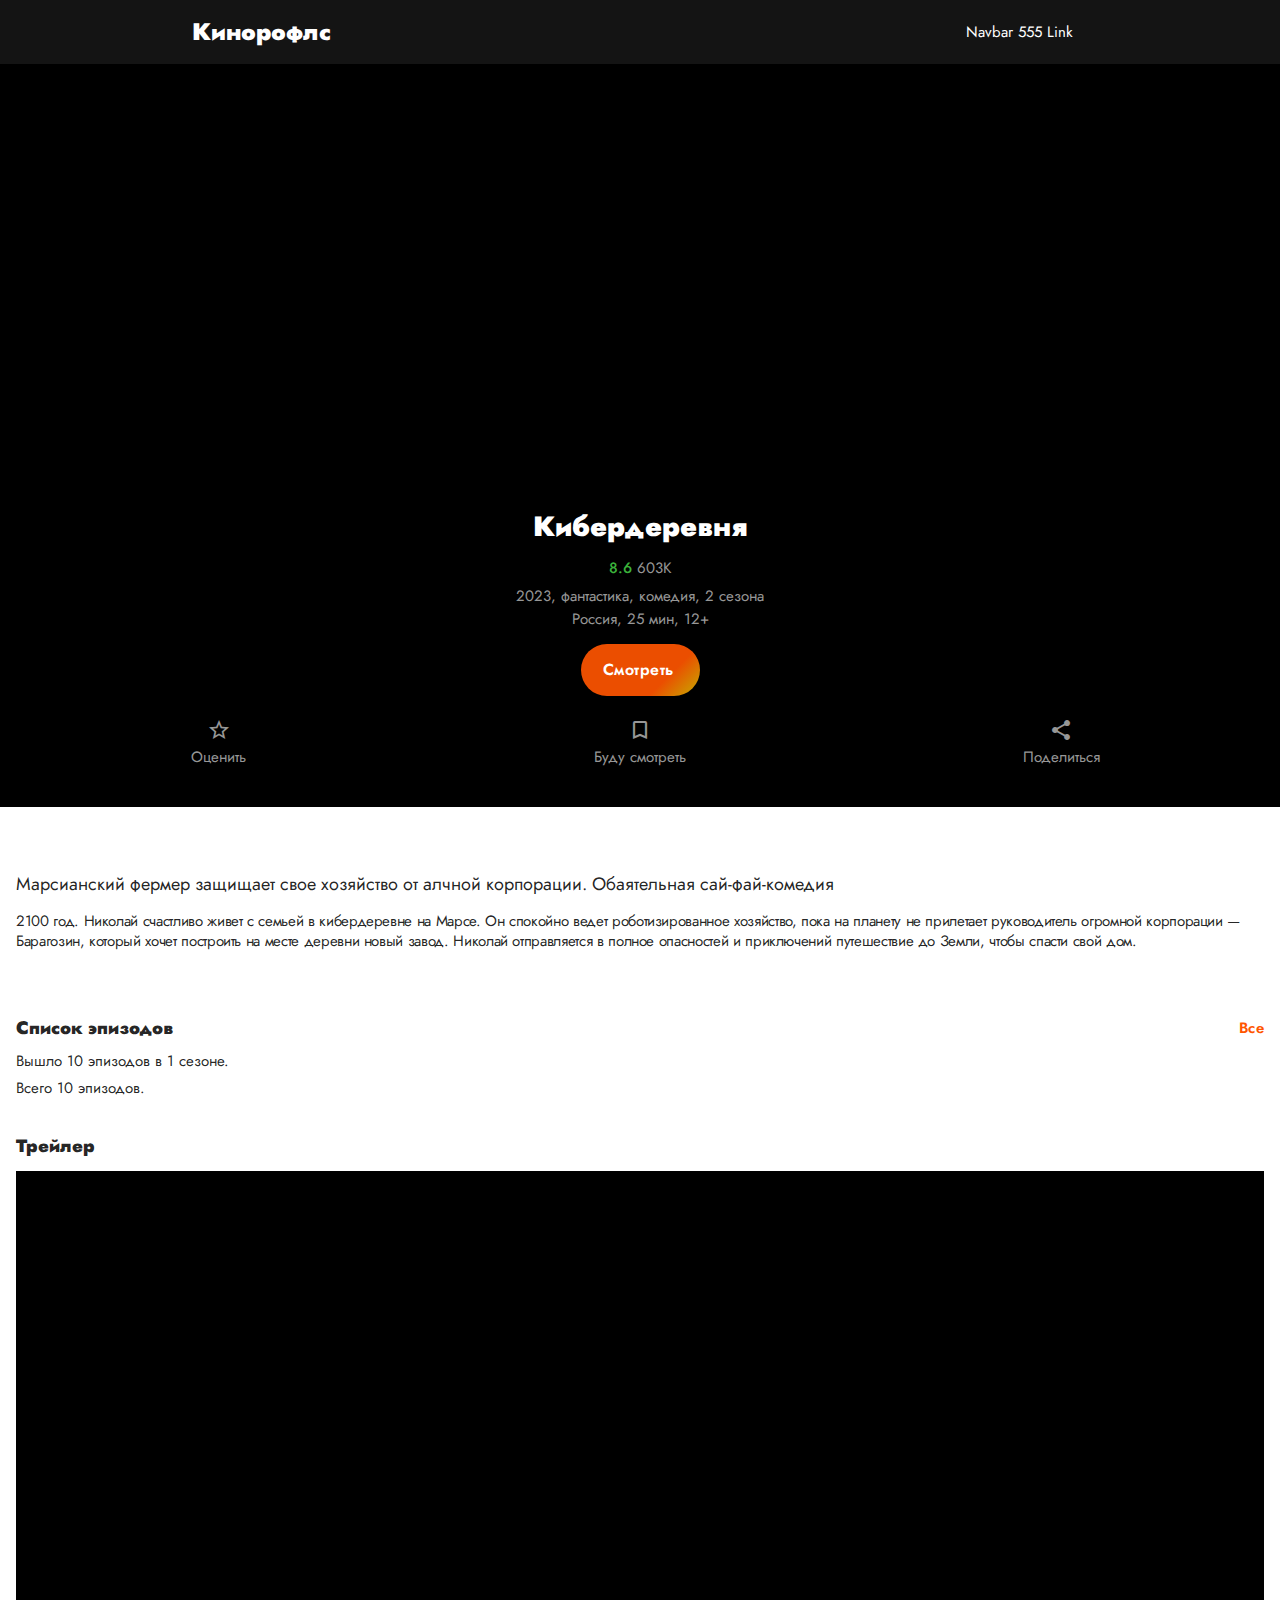
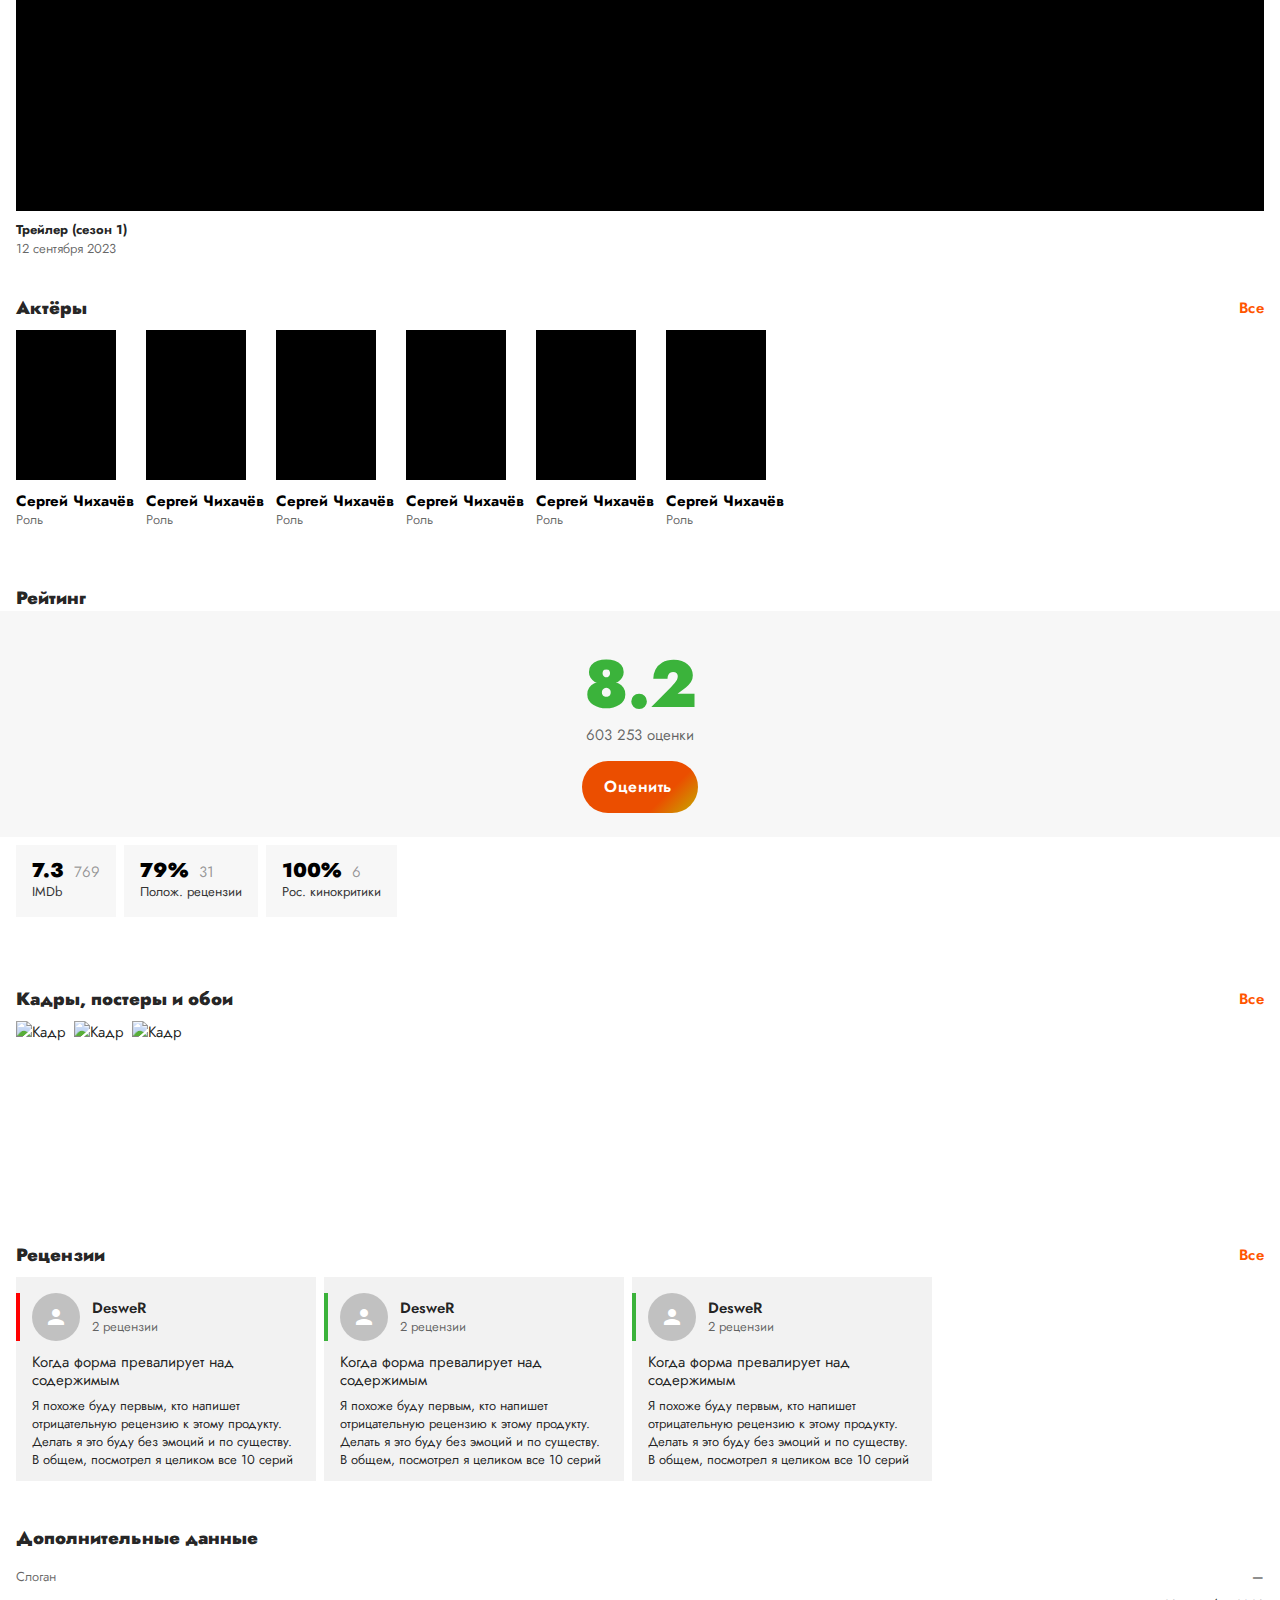
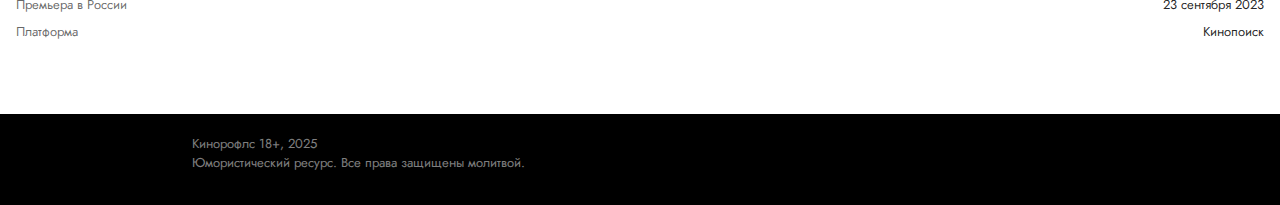
==== commit 8e2aa475: "Fix bugs" ====
--- a/index.html
+++ b/index.html
@@ -10,9 +10,12 @@
 
       <!-- Font: Graphik Regular, Medium, Bold, Black -->
       <!-- <link rel="stylesheet" href="./fonts/Graphik LС/stylesheet.css" /> -->
-      <link rel="preconnect" href="https://fonts.googleapis.com">
-      <link rel="preconnect" href="https://fonts.gstatic.com" crossorigin>
-      <link href="https://fonts.googleapis.com/css2?family=Jost:ital,wght@0,100..900;1,100..900&display=swap" rel="stylesheet">
+      <link rel="preconnect" href="https://fonts.googleapis.com" />
+      <link rel="preconnect" href="https://fonts.gstatic.com" crossorigin />
+      <link
+         href="https://fonts.googleapis.com/css2?family=Jost:ital,wght@0,100..900;1,100..900&display=swap"
+         rel="stylesheet"
+      />
 
       <!-- CSS  -->
       <link
@@ -28,7 +31,7 @@
       <link href="css/style.css" type="text/css" rel="stylesheet" />
    </head>
    <body>
-      <nav class="light-orange lighten-1" role="navigation">
+      <nav class="light-orange lighten-1 nav-header" role="navigation">
          <div class="nav-wrapper container">
             <a id="logo-container" href="#" class="brand-logo">Кинорофлс</a>
             <ul class="right hide-on-med-and-down">
@@ -86,349 +89,352 @@
     </div>
   </nav> -->
 
-      <div class="section no-pad-bot" id="card" style="padding: 0">
-         <div class="style-root black">
-            <div class="style-poster">
-               <!-- <div id="ytplayer"></div> -->
-               <!-- <iframe width="100%" height="100%" src="https://www.youtube.com/embed/DEj8pub121Q?autoplay=1?controls=0" frameborder="0" allowfullscreen></iframe> -->
-
-               <iframe
-                  src="https://vkvideo.ru/video_ext.php?oid=-108468&id=456251197&hd=2&autoplay=1"
-                  width="100%"
-                  height="100%"
-                  allow="autoplay; encrypted-media; fullscreen; picture-in-picture; screen-wake-lock;"
-                  frameborder="0"
-                  allowfullscreen
-               ></iframe>
-
-               <img
-                  width="100%"
-                  src="https://kinopoisk-ru.clstorage.net/1Z5M81X55/586788WgR/[base64]"
-                  alt=""
-               />
-            </div>
-            <div class="style-card">
-               <h1 class="header center font-weight-bold">Кибердеревня</h1>
-               <p class="raiting">
-                  <strong class="raiting-value">8.6</strong> 603K
-               </p>
-               <p>2023, фантастика, комедия, 2 сезона</p>
-               <p>Россия, 25 мин, 12+</p>
-               <a
-                  href="http://materializecss.com/getting-started.html"
-                  class="btn-large orange"
-                  >Смотреть</a
-               >
-               <div class="btn-list">
-                  <div class="btn-list__item text-red-1">
-                     <i class="material-icons">star_border</i>
-                     <span>Оценить</span>
-                  </div>
-                  <div class="btn-list__item">
-                     <i class="material-icons">bookmark_border</i>
-                     <span>Буду смотреть</span>
-                  </div>
-                  <div class="btn-list__item">
-                     <i class="material-icons">share</i> <span>Поделиться</span>
-                  </div>
-               </div>
-            </div>
-         </div>
-
-         <div class="style-root">
-            <div class="style-synopsis">
-               <div class="style-synopsis__short">
-                  Марсианский фермер защищает свое хозяйство от алчной
-                  корпорации. Обаятельная сай-фай-комедия
-               </div>
-               <div class="style-synopsis__full">
-                  2100 год. Николай счастливо живет с семьей в кибердеревне на
-                  Марсе. Он спокойно ведет роботизированное хозяйство, пока на
-                  планету не прилетает руководитель огромной корпорации —
-                  Барагозин, который хочет построить на месте деревни новый
-                  завод. Николай отправляется в полное опасностей и приключений
-                  путешествие до Земли, чтобы спасти свой дом.
-               </div>
-            </div>
-
-            <div class="style-episodes">
-               <div class="style-title">
-                  <h3>Список эпизодов</h3>
+      <div class="style-root black">
+         <div class="style-poster">
+            <!-- <div id="ytplayer"></div> -->
+            <!-- <iframe width="100%" height="100%" src="https://www.youtube.com/embed/DEj8pub121Q?autoplay=1?controls=0" frameborder="0" allowfullscreen></iframe> -->
+
+            <iframe
+               src="https://vkvideo.ru/video_ext.php?oid=-108468&id=456251197&hd=2&autoplay=1"
+               width="100%"
+               height="100%"
+               allow="autoplay; encrypted-media; fullscreen; picture-in-picture; screen-wake-lock;"
+               frameborder="0"
+               allowfullscreen
+            ></iframe>
+
+            <img
+               width="100%"
+               src="https://kinopoisk-ru.clstorage.net/1Z5M81X55/586788WgR/[base64]"
+               alt=""
+            />
+         </div>
+         <div class="style-card">
+            <h1 class="header center font-weight-bold">Кибердеревня</h1>
+            <p class="raiting">
+               <strong class="raiting-value">8.6</strong> 603K
+            </p>
+            <p>2023, фантастика, комедия, 2 сезона</p>
+            <p>Россия, 25 мин, 12+</p>
+            <a
+               href="http://materializecss.com/getting-started.html"
+               class="btn-large orange"
+               >Смотреть</a
+            >
+            <div class="btn-list">
+               <div class="btn-list__item text-red-1">
+                  <i class="material-icons">star_border</i>
+                  <span>Оценить</span>
+               </div>
+               <div class="btn-list__item">
+                  <i class="material-icons">bookmark_border</i>
+                  <span>Буду смотреть</span>
+               </div>
+               <div class="btn-list__item">
+                  <i class="material-icons">share</i> <span>Поделиться</span>
+               </div>
+            </div>
+         </div>
+      </div>
+
+      <div class="style-root">
+         <div class="style-synopsis">
+            <div class="style-synopsis__short">
+               Марсианский фермер защищает свое хозяйство от алчной корпорации.
+               Обаятельная сай-фай-комедия
+            </div>
+            <div class="style-synopsis__full">
+               2100 год. Николай счастливо живет с семьей в кибердеревне на
+               Марсе. Он спокойно ведет роботизированное хозяйство, пока на
+               планету не прилетает руководитель огромной корпорации —
+               Барагозин, который хочет построить на месте деревни новый завод.
+               Николай отправляется в полное опасностей и приключений
+               путешествие до Земли, чтобы спасти свой дом.
+            </div>
+         </div>
+
+         <div class="style-episodes">
+            <div class="style-title">
+               <h3>Список эпизодов</h3>
+               <a
+                  href="http://materializecss.com/getting-started.html"
+                  id="download-button"
+                  class="btn"
+                  >Все</a
+               >
+            </div>
+            <div class="style-episodes__content">
+               <p>Вышло 10 эпизодов в 1 сезоне.</p>
+               <p>Всего 10 эпизодов.</p>
+            </div>
+         </div>
+
+         <div class="style-trailer">
+            <div class="style-title">
+               <h3>Трейлер</h3>
+            </div>
+            <div class="style-trailer__content">
+               <div class="trailer-video black"></div>
+               <p class="trailer__name">Трейлер (сезон 1)</p>
+               <p class="trailer__date">12 сентября 2023</p>
+            </div>
+         </div>
+
+         <div class="style-actors">
+            <div class="style-title">
+               <h3>Актёры</h3>
+               <a
+                  href="http://materializecss.com/getting-started.html"
+                  id="download-button"
+                  class="btn"
+                  >Все</a
+               >
+            </div>
+            <div class="style-actors__content">
+               <div class="actors__list">
+                  <div class="actors__item">
+                     <div class="photo"></div>
+                     <div class="info">
+                        <strong class="name">Сергей Чихачёв</strong>
+                        <span>Роль</span>
+                     </div>
+                  </div>
+                  <div class="actors__item">
+                     <div class="photo"></div>
+                     <div class="info">
+                        <strong class="name">Сергей Чихачёв</strong>
+                        <span>Роль</span>
+                     </div>
+                  </div>
+                  <div class="actors__item">
+                     <div class="photo"></div>
+                     <div class="info">
+                        <strong class="name">Сергей Чихачёв</strong>
+                        <span>Роль</span>
+                     </div>
+                  </div>
+                  <div class="actors__item">
+                     <div class="photo"></div>
+                     <div class="info">
+                        <strong class="name">Сергей Чихачёв</strong>
+                        <span>Роль</span>
+                     </div>
+                  </div>
+                  <div class="actors__item">
+                     <div class="photo"></div>
+                     <div class="info">
+                        <strong class="name">Сергей Чихачёв</strong>
+                        <span>Роль</span>
+                     </div>
+                  </div>
+                  <div class="actors__item">
+                     <div class="photo"></div>
+                     <div class="info">
+                        <strong class="name">Сергей Чихачёв</strong>
+                        <span>Роль</span>
+                     </div>
+                  </div>
+               </div>
+            </div>
+         </div>
+
+         <div class="style-raiting">
+            <div class="style-title">
+               <h3>Рейтинг</h3>
+            </div>
+            <div class="style-raiting__content">
+               <div class="raiting-block">
+                  <div class="raiting-block__number">8.2</div>
+                  <div class="raiting-block__votes">
+                     <span>603 253</span> оценки
+                  </div>
                   <a
                      href="http://materializecss.com/getting-started.html"
                      id="download-button"
-                     class="btn"
-                     >Все</a
+                     class="btn-large orange"
+                     >Оценить</a
                   >
                </div>
-               <div class="style-episodes__content">
-                  <p>Вышло 10 эпизодов в 1 сезоне.</p>
-                  <p>Всего 10 эпизодов.</p>
-               </div>
-            </div>
-
-            <div class="style-trailer">
-               <div class="style-title">
-                  <h3>Трейлер</h3>
-               </div>
-               <div class="style-trailer__content">
-                  <div class="trailer-video black"></div>
-                  <p class="trailer__name">Трейлер (сезон 1)</p>
-                  <p class="trailer__date">12 сентября 2023</p>
-               </div>
-            </div>
-
-            <div class="style-actors">
-               <div class="style-title">
-                  <h3>Актёры</h3>
-                  <a
-                     href="http://materializecss.com/getting-started.html"
-                     id="download-button"
-                     class="btn"
-                     >Все</a
-                  >
-               </div>
-               <div class="style-actors__content">
-                  <div class="actors__list">
-                     <div class="actors__item">
-                        <div class="photo"></div>
-                        <div class="info">
-                           <strong class="name">Сергей Чихачёв</strong>
-                           <span>Роль</span>
+               <div class="raiting-list">
+                  <div class="raiting-list__item">
+                     <div class="raiting-list__value">
+                        <p>
+                           <strong>7.3</strong>
+                           <span>769</span>
+                        </p>
+                     </div>
+                     <div class="raiting-list__source">IMDb</div>
+                  </div>
+
+                  <div class="raiting-list__item">
+                     <div class="raiting-list__value">
+                        <p>
+                           <strong>79%</strong>
+                           <span>31</span>
+                        </p>
+                     </div>
+                     <div class="raiting-list__source">Полож. рецензии</div>
+                  </div>
+
+                  <div class="raiting-list__item">
+                     <div class="raiting-list__value">
+                        <p>
+                           <strong>100%</strong>
+                           <span>6</span>
+                        </p>
+                     </div>
+                     <div class="raiting-list__source">Рос. кинокритики</div>
+                  </div>
+               </div>
+            </div>
+         </div>
+
+         <div class="style-cadrs">
+            <div class="style-title">
+               <h3>Кадры, постеры и обои</h3>
+               <a
+                  href="http://materializecss.com/getting-started.html"
+                  id="download-button"
+                  class="btn"
+                  >Все</a
+               >
+            </div>
+            <div class="style-cadrs__content">
+               <div class="cadrs-list">
+                  <div class="cadrs-list__item">
+                     <img
+                        src="https://avatars.mds.yandex.net/get-kinopoisk-image/10835644/6e4f3d02-eeca-4210-83cb-169321c1e3aa/x178"
+                        alt="Кадр"
+                     />
+                  </div>
+                  <div class="cadrs-list__item">
+                     <img
+                        src="https://avatars.mds.yandex.net/get-kinopoisk-image/10835644/6e4f3d02-eeca-4210-83cb-169321c1e3aa/x178"
+                        alt="Кадр"
+                     />
+                  </div>
+                  <div class="cadrs-list__item">
+                     <img
+                        src="https://avatars.mds.yandex.net/get-kinopoisk-image/10835644/6e4f3d02-eeca-4210-83cb-169321c1e3aa/x178"
+                        alt="Кадр"
+                     />
+                  </div>
+               </div>
+            </div>
+         </div>
+
+         <div class="style-reviews">
+            <div class="style-title">
+               <h3>Рецензии</h3>
+               <a
+                  href="http://materializecss.com/getting-started.html"
+                  id="download-button"
+                  class="btn"
+                  >Все</a
+               >
+            </div>
+            <div class="style-reviews__content">
+               <div class="reviews-list">
+                  <div class="reviews-list__item review-false">
+                     <div class="review__header">
+                        <div class="review__avatar">
+                           <i class="material-icons">person</i>
                         </div>
-                     </div>
-                     <div class="actors__item">
-                        <div class="photo"></div>
-                        <div class="info">
-                           <strong class="name">Сергей Чихачёв</strong>
-                           <span>Роль</span>
-                        </div>
-                     </div>
-                     <div class="actors__item">
-                        <div class="photo"></div>
-                        <div class="info">
-                           <strong class="name">Сергей Чихачёв</strong>
-                           <span>Роль</span>
-                        </div>
-                     </div>
-                     <div class="actors__item">
-                        <div class="photo"></div>
-                        <div class="info">
-                           <strong class="name">Сергей Чихачёв</strong>
-                           <span>Роль</span>
-                        </div>
-                     </div>
-                     <div class="actors__item">
-                        <div class="photo"></div>
-                        <div class="info">
-                           <strong class="name">Сергей Чихачёв</strong>
-                           <span>Роль</span>
-                        </div>
-                     </div>
-                     <div class="actors__item">
-                        <div class="photo"></div>
-                        <div class="info">
-                           <strong class="name">Сергей Чихачёв</strong>
-                           <span>Роль</span>
-                        </div>
-                     </div>
-                  </div>
-               </div>
-            </div>
-
-            <div class="style-raiting">
-               <div class="style-title">
-                  <h3>Рейтинг</h3>
-               </div>
-               <div class="style-raiting__content">
-                  <div class="raiting-block">
-                     <div class="raiting-block__number">8.2</div>
-                     <div class="raiting-block__votes">
-                        <span>603 253</span> оценки
-                     </div>
-                     <a
-                        href="http://materializecss.com/getting-started.html"
-                        id="download-button"
-                        class="btn-large orange"
-                        >Оценить</a
-                     >
-                  </div>
-                  <div class="raiting-list">
-                     <div class="raiting-list__item">
-                        <div class="raiting-list__value">
-                           <p>
-                              <strong>7.3</strong>
-                              <span>769</span>
+                        <div class="review__info">
+                           <p class="username">DesweR</p>
+                           <p class="counter-reviews">
+                              <span>2</span> рецензии
                            </p>
                         </div>
-                        <div class="raiting-list__source">IMDb</div>
-                     </div>
-
-                     <div class="raiting-list__item">
-                        <div class="raiting-list__value">
-                           <strong>79%</strong>
-                           <span>31</span>
+                     </div>
+                     <div class="review__text">
+                        <p class="review-title">
+                           Когда форма превалирует над содержимым
+                        </p>
+                        <p class="review-content">
+                           Я похоже буду первым, кто напишет отрицательную
+                           рецензию к этому продукту. Делать я это буду без
+                           эмоций и по существу. В общем, посмотрел я целиком
+                           все 10 серий
+                        </p>
+                     </div>
+                  </div>
+
+                  <div class="reviews-list__item">
+                     <div class="review__header">
+                        <div class="review__avatar">
+                           <i class="material-icons">person</i>
                         </div>
-                        <div class="raiting-list__source">Полож. рецензии</div>
-                     </div>
-
-                     <div class="raiting-list__item">
-                        <div class="raiting-list__value">
-                           <strong>100%</strong>
-                           <span>6</span>
-                        </div>
-                        <div class="raiting-list__source">Рос. кинокритики</div>
-                     </div>
-                  </div>
-               </div>
-            </div>
-
-            <div class="style-cadrs">
-               <div class="style-title">
-                  <h3>Кадры, постеры и обои</h3>
-                  <a
-                     href="http://materializecss.com/getting-started.html"
-                     id="download-button"
-                     class="btn"
-                     >Все</a
-                  >
-               </div>
-               <div class="style-cadrs__content">
-                  <div class="cadrs-list">
-                     <div class="cadrs-list__item">
-                        <img
-                           src="https://avatars.mds.yandex.net/get-kinopoisk-image/10835644/6e4f3d02-eeca-4210-83cb-169321c1e3aa/x178"
-                           alt="Кадр"
-                        />
-                     </div>
-                     <div class="cadrs-list__item">
-                        <img
-                           src="https://avatars.mds.yandex.net/get-kinopoisk-image/10835644/6e4f3d02-eeca-4210-83cb-169321c1e3aa/x178"
-                           alt="Кадр"
-                        />
-                     </div>
-                     <div class="cadrs-list__item">
-                        <img
-                           src="https://avatars.mds.yandex.net/get-kinopoisk-image/10835644/6e4f3d02-eeca-4210-83cb-169321c1e3aa/x178"
-                           alt="Кадр"
-                        />
-                     </div>
-                  </div>
-               </div>
-            </div>
-
-            <div class="style-reviews">
-               <div class="style-title">
-                  <h3>Рецензии</h3>
-                  <a
-                     href="http://materializecss.com/getting-started.html"
-                     id="download-button"
-                     class="btn"
-                     >Все</a
-                  >
-               </div>
-               <div class="style-reviews__content">
-                  <div class="reviews-list">
-                     <div class="reviews-list__item review-false">
-                        <div class="review__header">
-                           <div class="review__avatar">
-                              <i class="material-icons">person</i>
-                           </div>
-                           <div class="review__info">
-                              <p class="username">DesweR</p>
-                              <p class="counter-reviews">
-                                 <span>2</span> рецензии
-                              </p>
-                           </div>
-                        </div>
-                        <div class="review__text">
-                           <p class="review-title">
-                              Когда форма превалирует над содержимым
-                           </p>
-                           <p class="review-content">
-                              Я похоже буду первым, кто напишет отрицательную
-                              рецензию к этому продукту. Делать я это буду без
-                              эмоций и по существу. В общем, посмотрел я целиком
-                              все 10 серий
+                        <div class="review__info">
+                           <p class="username">DesweR</p>
+                           <p class="counter-reviews">
+                              <span>2</span> рецензии
                            </p>
                         </div>
                      </div>
-
-                     <div class="reviews-list__item">
-                        <div class="review__header">
-                           <div class="review__avatar">
-                              <i class="material-icons">person</i>
-                           </div>
-                           <div class="review__info">
-                              <p class="username">DesweR</p>
-                              <p class="counter-reviews">
-                                 <span>2</span> рецензии
-                              </p>
-                           </div>
+                     <div class="review__text">
+                        <p class="review-title">
+                           Когда форма превалирует над содержимым
+                        </p>
+                        <p class="review-content">
+                           Я похоже буду первым, кто напишет отрицательную
+                           рецензию к этому продукту. Делать я это буду без
+                           эмоций и по существу. В общем, посмотрел я целиком
+                           все 10 серий
+                        </p>
+                     </div>
+                  </div>
+
+                  <div class="reviews-list__item">
+                     <div class="review__header">
+                        <div class="review__avatar">
+                           <i class="material-icons">person</i>
                         </div>
-                        <div class="review__text">
-                           <p class="review-title">
-                              Когда форма превалирует над содержимым
-                           </p>
-                           <p class="review-content">
-                              Я похоже буду первым, кто напишет отрицательную
-                              рецензию к этому продукту. Делать я это буду без
-                              эмоций и по существу. В общем, посмотрел я целиком
-                              все 10 серий
+                        <div class="review__info">
+                           <p class="username">DesweR</p>
+                           <p class="counter-reviews">
+                              <span>2</span> рецензии
                            </p>
                         </div>
                      </div>
-
-                     <div class="reviews-list__item">
-                        <div class="review__header">
-                           <div class="review__avatar">
-                              <i class="material-icons">person</i>
-                           </div>
-                           <div class="review__info">
-                              <p class="username">DesweR</p>
-                              <p class="counter-reviews">
-                                 <span>2</span> рецензии
-                              </p>
-                           </div>
-                        </div>
-                        <div class="review__text">
-                           <p class="review-title">
-                              Когда форма превалирует над содержимым
-                           </p>
-                           <p class="review-content">
-                              Я похоже буду первым, кто напишет отрицательную
-                              рецензию к этому продукту. Делать я это буду без
-                              эмоций и по существу. В общем, посмотрел я целиком
-                              все 10 серий
-                           </p>
-                        </div>
-                     </div>
-                  </div>
-               </div>
-            </div>
-
-            <div class="style-dopinfo">
-               <div class="style-title">
-                  <h3>Дополнительные данные</h3>
-               </div>
-               <div class="style-dopinfo__content">
-                  <div class="dopinfo-item">
-                     <div class="dopinfo-parametr">Слоган</div>
-                     <div class="dopinfo-value">—</div>
-                  </div>
-                  <div class="dopinfo-item">
-                     <div class="dopinfo-parametr">Премьера в России</div>
-                     <div class="dopinfo-value">23 сентября 2023</div>
-                  </div>
-                  <div class="dopinfo-item">
-                     <div class="dopinfo-parametr">Платформа</div>
-                     <div class="dopinfo-value">Кинопоиск</div>
-                  </div>
-               </div>
-            </div>
-         </div>
-
-         <!-- КНОПКИ
+                     <div class="review__text">
+                        <p class="review-title">
+                           Когда форма превалирует над содержимым
+                        </p>
+                        <p class="review-content">
+                           Я похоже буду первым, кто напишет отрицательную
+                           рецензию к этому продукту. Делать я это буду без
+                           эмоций и по существу. В общем, посмотрел я целиком
+                           все 10 серий
+                        </p>
+                     </div>
+                  </div>
+               </div>
+            </div>
+         </div>
+
+         <div class="style-dopinfo">
+            <div class="style-title">
+               <h3>Дополнительные данные</h3>
+            </div>
+            <div class="style-dopinfo__content">
+               <div class="dopinfo-item">
+                  <div class="dopinfo-parametr">Слоган</div>
+                  <div class="dopinfo-value">—</div>
+               </div>
+               <div class="dopinfo-item">
+                  <div class="dopinfo-parametr">Премьера в России</div>
+                  <div class="dopinfo-value">23 сентября 2023</div>
+               </div>
+               <div class="dopinfo-item">
+                  <div class="dopinfo-parametr">Платформа</div>
+                  <div class="dopinfo-value">Кинопоиск</div>
+               </div>
+            </div>
+         </div>
+      </div>
+
+      <!-- КНОПКИ
          <div class="container">
             <div class="row center">
                <a
@@ -452,14 +458,13 @@
             </div>
             <br /><br />
          </div> -->
-      </div>
 
       <footer class="page-footer black">
          <div class="container">
             <p style="margin: 0; padding: 0 0 32px 0">
                Кинорофлс 18+, 2025
                <br />
-               Юмористический ресурс. Все права защищены Богом.
+               Юмористический ресурс. Все права защищены молитвой.
             </p>
          </div>
          <!-- <div class="footer-copyright">
--- a/css/style.css
+++ b/css/style.css
@@ -6,11 +6,19 @@
  * Made By MaterializeCSS.com
  */
 
+.nav-header {
+	position: fixed;
+}
+
 .icon-block {
    padding: 0 15px;
 }
 .icon-block .material-icons {
    font-size: inherit;
+}
+
+.style-root {
+	padding-top: 56px;
 }
 
 .style-card {
@@ -43,7 +51,7 @@
    display: flex;
    justify-content: center;
    gap: 16px;
-   margin: 16px 0 20px;
+   margin: 22px 0 24px;
 }
 
 .btn-list__item {
@@ -51,6 +59,7 @@
    flex-direction: column;
    justify-content: center;
    gap: 4px;
+	width: 100%;
 }
 
 .style-poster {
@@ -61,7 +70,7 @@
 }
 
 .style-synopsis {
-   position: relative;
+   /* position: relative; */
    z-index: 1;
    margin-top: -14px;
    padding: 24px 16px 43px;
@@ -111,8 +120,7 @@
 }
 
 .style-episodes__content,
-.style-trailer__content,
-.style-actors__content {
+.style-trailer__content {
    padding: 0 16px;
 }
 
@@ -158,6 +166,7 @@
    width: auto;
    overflow-x: scroll;
    gap: 12px;
+	padding: 0 16px;
 }
 
 .actors__item {
@@ -192,9 +201,9 @@
    padding: 16px 0;
 }
 
-.style-raiting__content {
+/* .style-raiting__content {
    padding: 0 16px;
-}
+} */
 
 .raiting-block {
    display: flex;
@@ -224,6 +233,7 @@
    gap: 8px;
    width: auto;
    overflow-x: scroll;
+	padding: 0 16px;
    padding-bottom: 16px;
 }
 
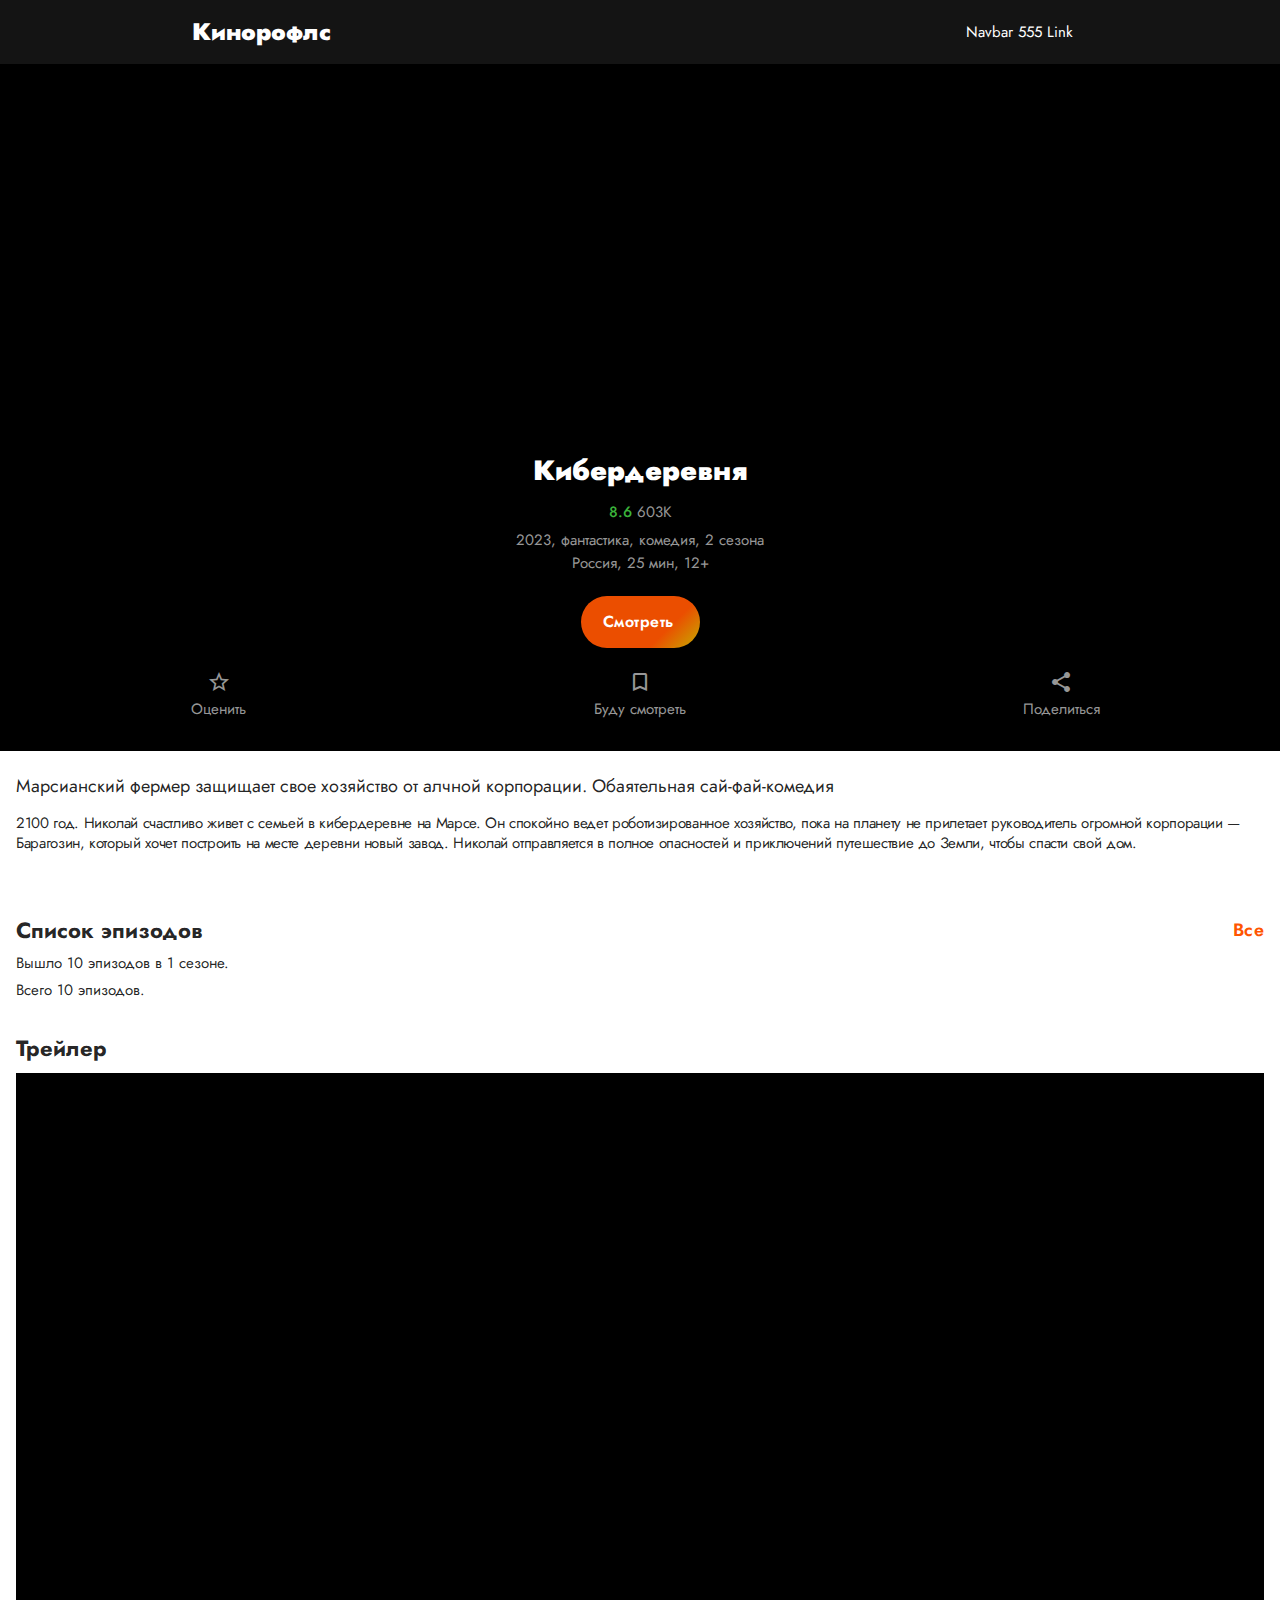
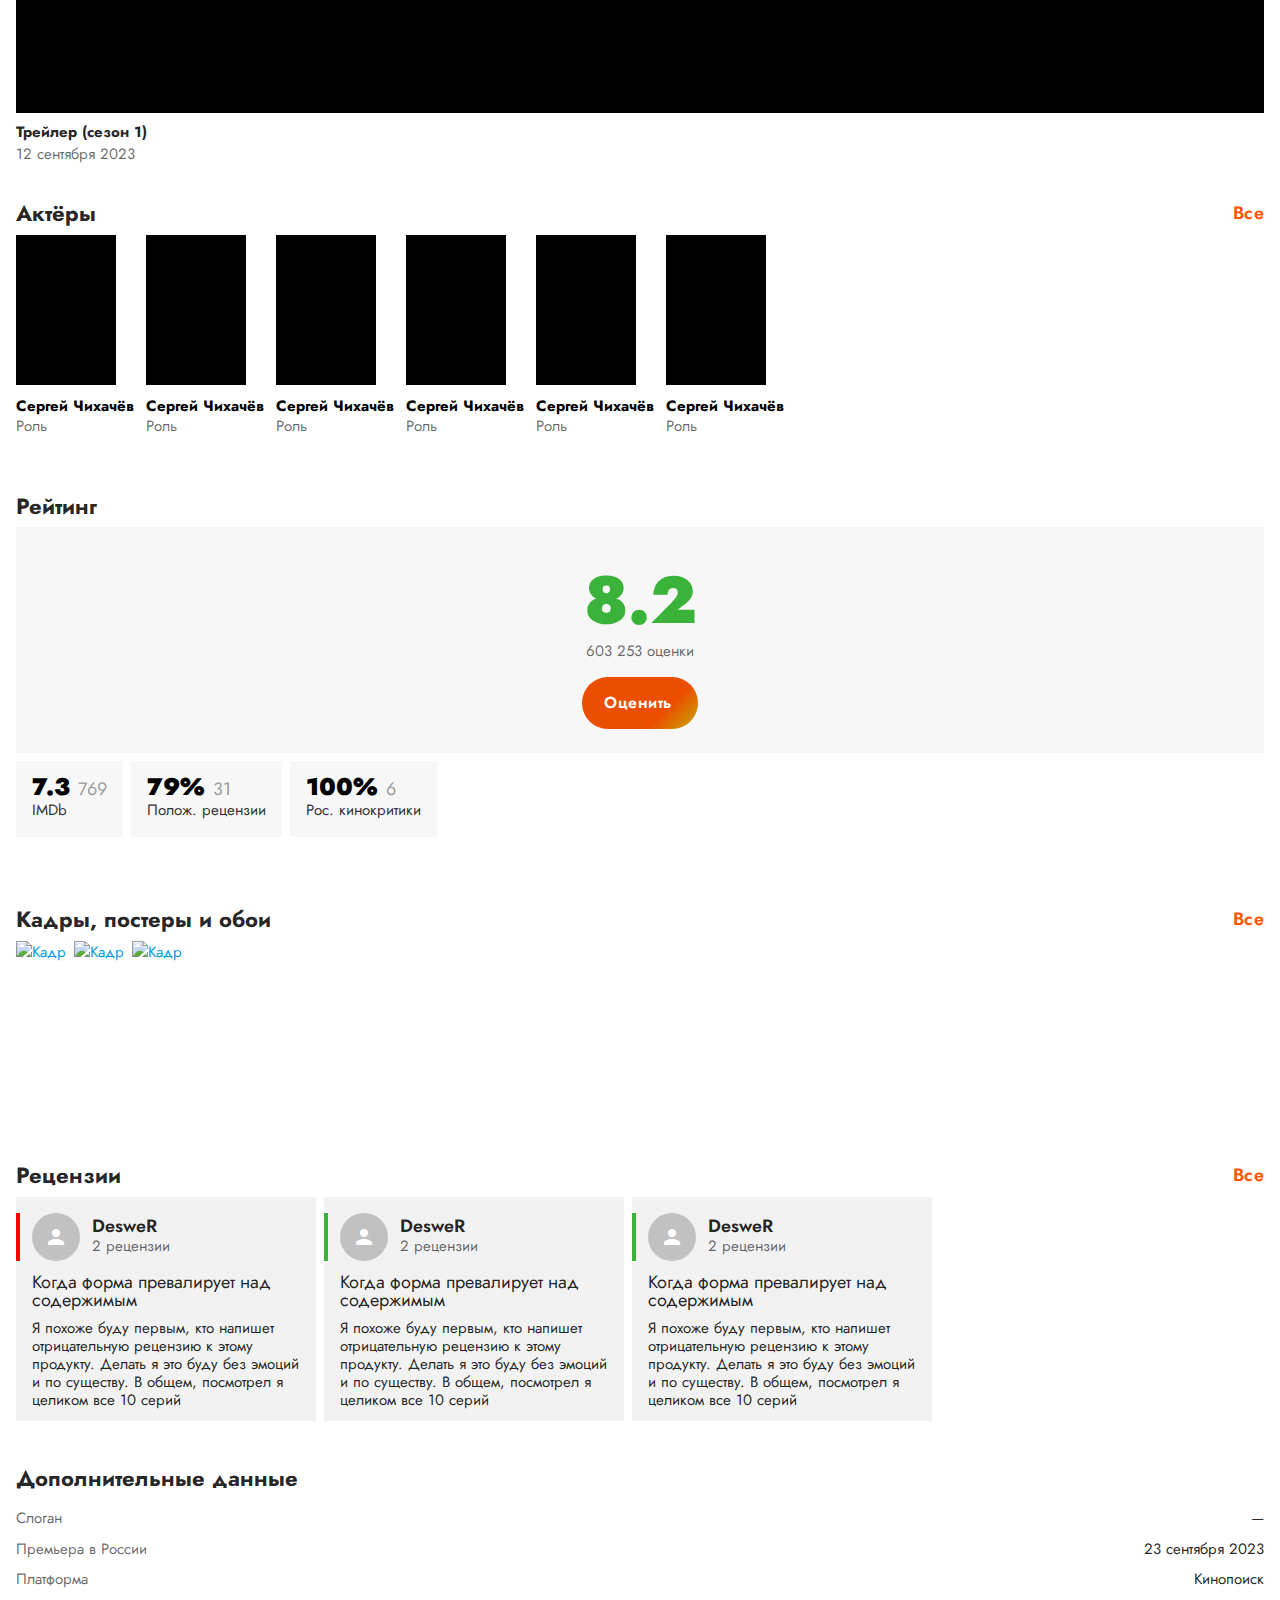
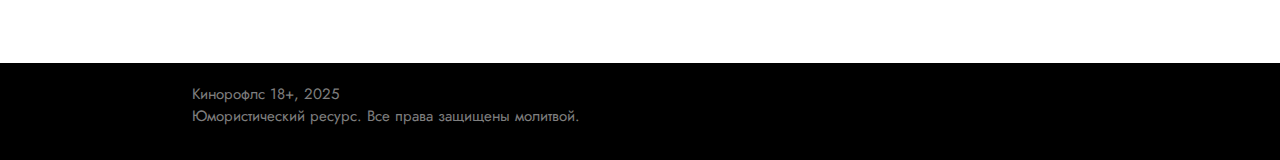
==== commit 3d37ad49: "Add gallery" ====
--- a/index.html
+++ b/index.html
@@ -7,6 +7,13 @@
          content="width=device-width, initial-scale=1, maximum-scale=1.0"
       />
       <title>Кинорофлс</title>
+
+      <!-- Gallery lib -->
+      <script src="https://cdn.jsdelivr.net/npm/@fancyapps/ui@5.0/dist/fancybox/fancybox.umd.js"></script>
+      <link
+         rel="stylesheet"
+         href="https://cdn.jsdelivr.net/npm/@fancyapps/ui@5.0/dist/fancybox/fancybox.css"
+      />
 
       <!-- Font: Graphik Regular, Medium, Bold, Black -->
       <!-- <link rel="stylesheet" href="./fonts/Graphik LС/stylesheet.css" /> -->
@@ -301,24 +308,27 @@
             </div>
             <div class="style-cadrs__content">
                <div class="cadrs-list">
-                  <div class="cadrs-list__item">
+                  <a class="cadrs-list__item" 
+                  href="https://avatars.mds.yandex.net/get-kinopoisk-image/10835644/6e4f3d02-eeca-4210-83cb-169321c1e3aa/x178" data-fancybox="galleryCadrs" data-caption="Caption #1">
                      <img
                         src="https://avatars.mds.yandex.net/get-kinopoisk-image/10835644/6e4f3d02-eeca-4210-83cb-169321c1e3aa/x178"
                         alt="Кадр"
                      />
-                  </div>
-                  <div class="cadrs-list__item">
+                  </a>
+                  <a class="cadrs-list__item" 
+                  href="https://avatars.mds.yandex.net/get-kinopoisk-image/10835644/6e4f3d02-eeca-4210-83cb-169321c1e3aa/x178" data-fancybox="galleryCadrs" data-caption="Caption #1">
                      <img
                         src="https://avatars.mds.yandex.net/get-kinopoisk-image/10835644/6e4f3d02-eeca-4210-83cb-169321c1e3aa/x178"
                         alt="Кадр"
                      />
-                  </div>
-                  <div class="cadrs-list__item">
+                  </a>
+                  <a class="cadrs-list__item" 
+                  href="https://avatars.mds.yandex.net/get-kinopoisk-image/10835644/6e4f3d02-eeca-4210-83cb-169321c1e3aa/x178" data-fancybox="galleryCadrs" data-caption="Caption #1">
                      <img
                         src="https://avatars.mds.yandex.net/get-kinopoisk-image/10835644/6e4f3d02-eeca-4210-83cb-169321c1e3aa/x178"
                         alt="Кадр"
                      />
-                  </div>
+                  </a>  
                </div>
             </div>
          </div>
@@ -499,5 +509,6 @@
             });
          }
       </script>
+      <script src="./js/script.js"></script>
    </body>
 </html>
--- a/css/style.css
+++ b/css/style.css
@@ -17,14 +17,10 @@
    font-size: inherit;
 }
 
-.style-root {
-	padding-top: 56px;
-}
-
 .style-card {
    color: hsla(0, 0%, 100%, 0.6);
    text-align: center;
-   padding: 24px 16px 14px;
+   padding: 24px 16px 20px;
 }
 .style-card h1 {
    color: #fff;
@@ -36,12 +32,16 @@
    margin: 0;
 }
 .style-card .btn-large {
-   margin-top: 14px;
+   margin-top: 22px;
 }
 p.raiting {
    padding-top: 14px;
    padding-bottom: 6px;
 }
+
+.style-card {
+   font-size: 15px;
+} 
 
 .raiting-value {
    color: #3bb33b;
@@ -67,6 +67,7 @@
    height: 56.25vw;
    max-height: calc(768px / 1.7777777778);
    overflow: hidden;
+   padding-top: 56px;
 }
 
 .style-synopsis {
@@ -91,9 +92,9 @@
 }
 
 h3 {
-   font-size: 18px;
-   line-height: 18px;
-   font-weight: 900;
+   font-size: 22px;
+   line-height: 18px;
+   font-weight: 700;
    margin: 0;
 }
 
@@ -114,7 +115,7 @@
 }
 
 .style-title .btn {
-   font-size: 15px;
+   font-size: 18px;
    color: #f50;
    padding-right: 0;
 }
@@ -127,6 +128,7 @@
 .style-episodes__content p {
    margin: 0;
    margin-bottom: 5px;
+   font-size: 15px;
 }
 
 .style-trailer {
@@ -140,7 +142,7 @@
 
 .trailer__name,
 .trailer__date {
-   font-size: 13px;
+   font-size: 15px;
    line-height: 18px;
    font-weight: 700;
    margin: 0;
@@ -148,9 +150,10 @@
 }
 
 .trailer__date {
+font-size: 15px;
    color: rgba(0, 0, 0, 0.6);
    font-weight: normal;
-   margin-top: 1px;
+   margin-top: 4px;
 }
 
 .style-trailer .style-title {
@@ -180,7 +183,7 @@
 .actors__item .info {
    display: flex;
    flex-direction: column;
-   font-size: 13px;
+   font-size: 15px;
    color: rgba(0, 0, 0, 0.6);
 }
 
@@ -212,7 +215,7 @@
    align-items: center;
    padding: 24px;
    background: #f7f7f7;
-   margin-bottom: 8px;
+   margin: 8px 16px  ;
 }
 
 .raiting-block__number {
@@ -243,7 +246,7 @@
 }
 
 .raiting-list__value {
-   font-size: 15px;
+   font-size: 18px;
    line-height: 20px;
    color: rgba(0, 0, 0, 0.4);
 }
@@ -254,15 +257,15 @@
 }
 
 .raiting-list__value strong {
-   font-size: 20px;
+   font-size: 24px;
    font-weight: 900;
    color: #000;
-   margin-right: 6px;
+   margin-right: 3px;
 }
 
 .raiting-list__source {
    color: #333;
-   font-size: 13px;
+   font-size: 15px;
    white-space: nowrap;
 }
 
@@ -333,13 +336,13 @@
 }
 
 .review__info .username {
-   font-size: 15px;
+   font-size: 18px;
    font-weight: 600;
    line-height: 18px;
 }
 
 .review__info .counter-reviews {
-   font-size: 13px;
+   font-size: 15px;
    color: rgba(0, 0, 0, 0.6);
 }
 
@@ -358,14 +361,14 @@
 }
 
 .review-title {
-   font-size: 15px;
+   font-size: 18px;
    font-weight: 400;
    line-height: 18px;
 }
 
 .review-content {
-   padding-top: 8px;
-   font-size: 13px;
+   padding-top: 10px;
+   font-size: 15px;
    line-height: 18px;
 }
 
@@ -385,18 +388,18 @@
 }
 
 .dopinfo-parametr {
-   font-size: 13px;
+   font-size: 15px;
    color: rgba(0, 0, 0, 0.6);
 }
 
 .dopinfo-value {
-   font-size: 13px;
+   font-size: 15px;
 }
 
 /* Footer */
 .page-footer {
    margin-top: 48px;
-   font-size: 13px;
+   font-size: 15px;
 }
 
 #logo-container {
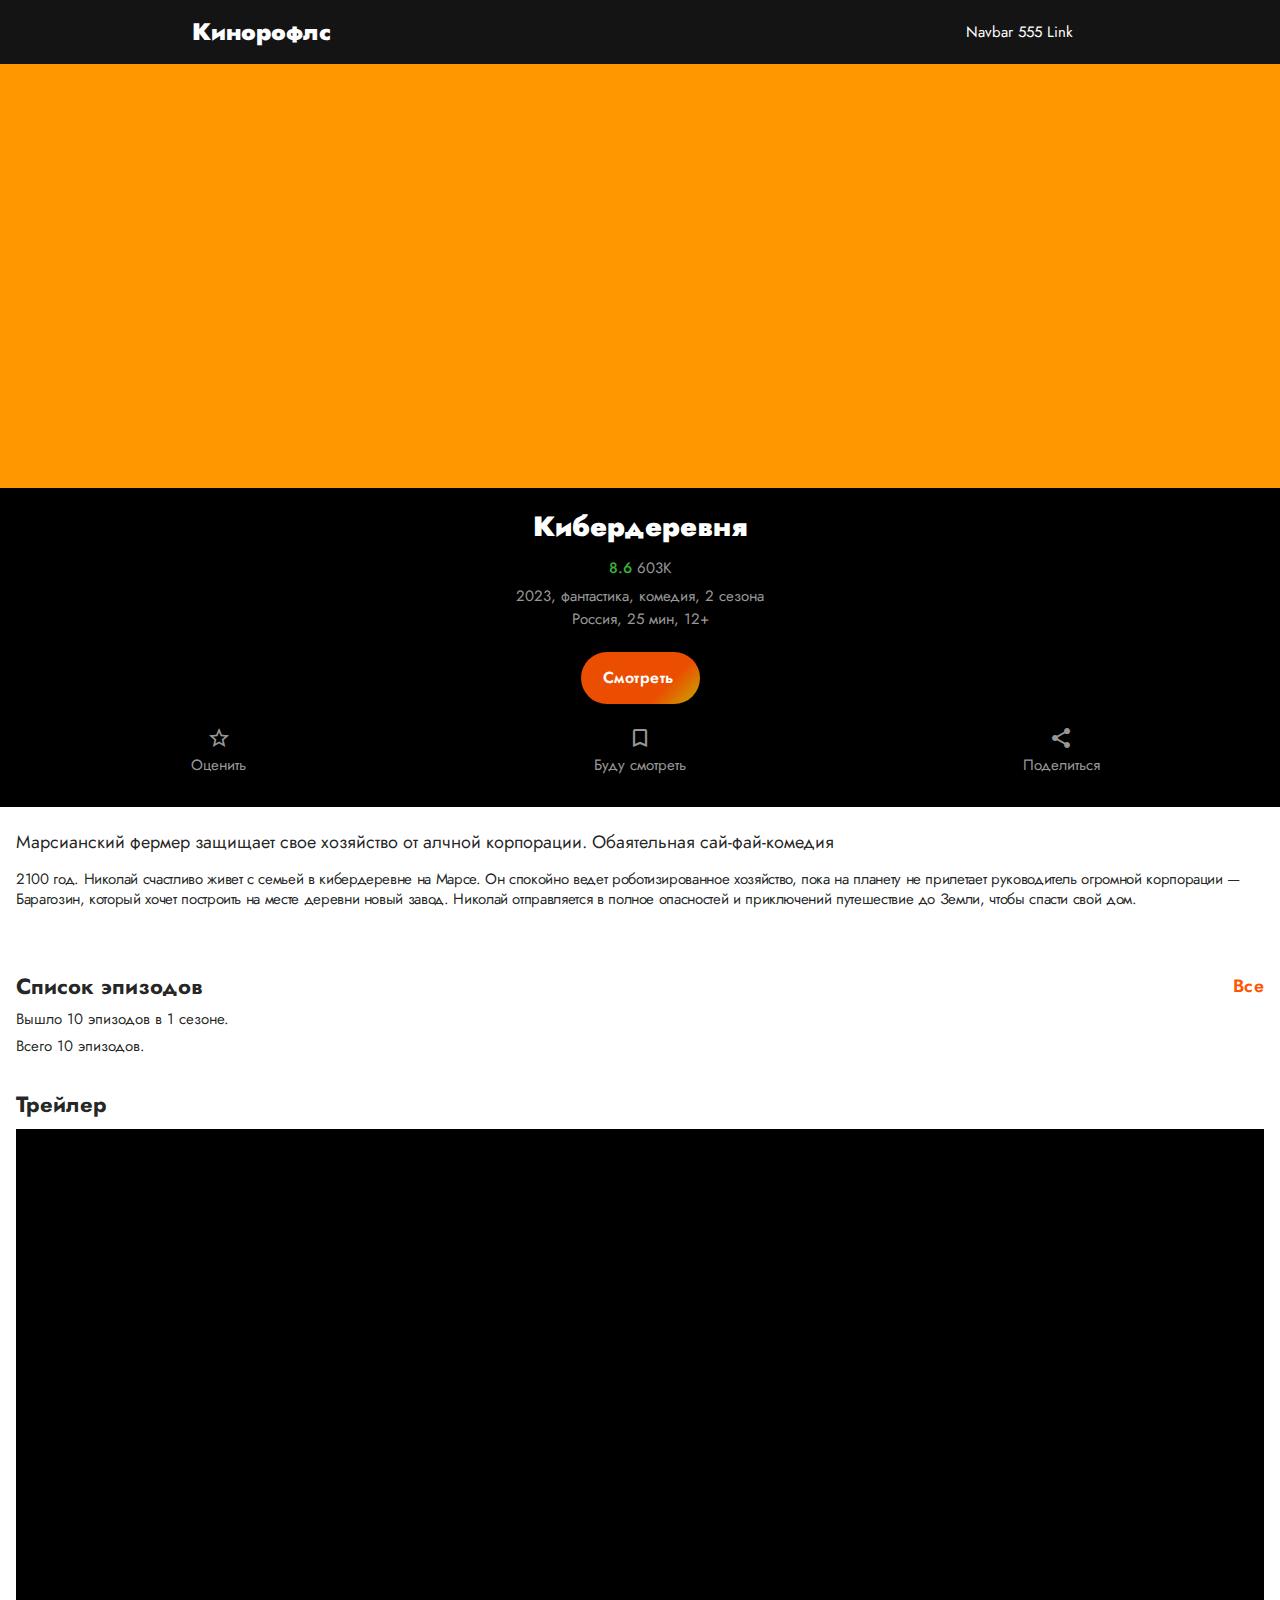
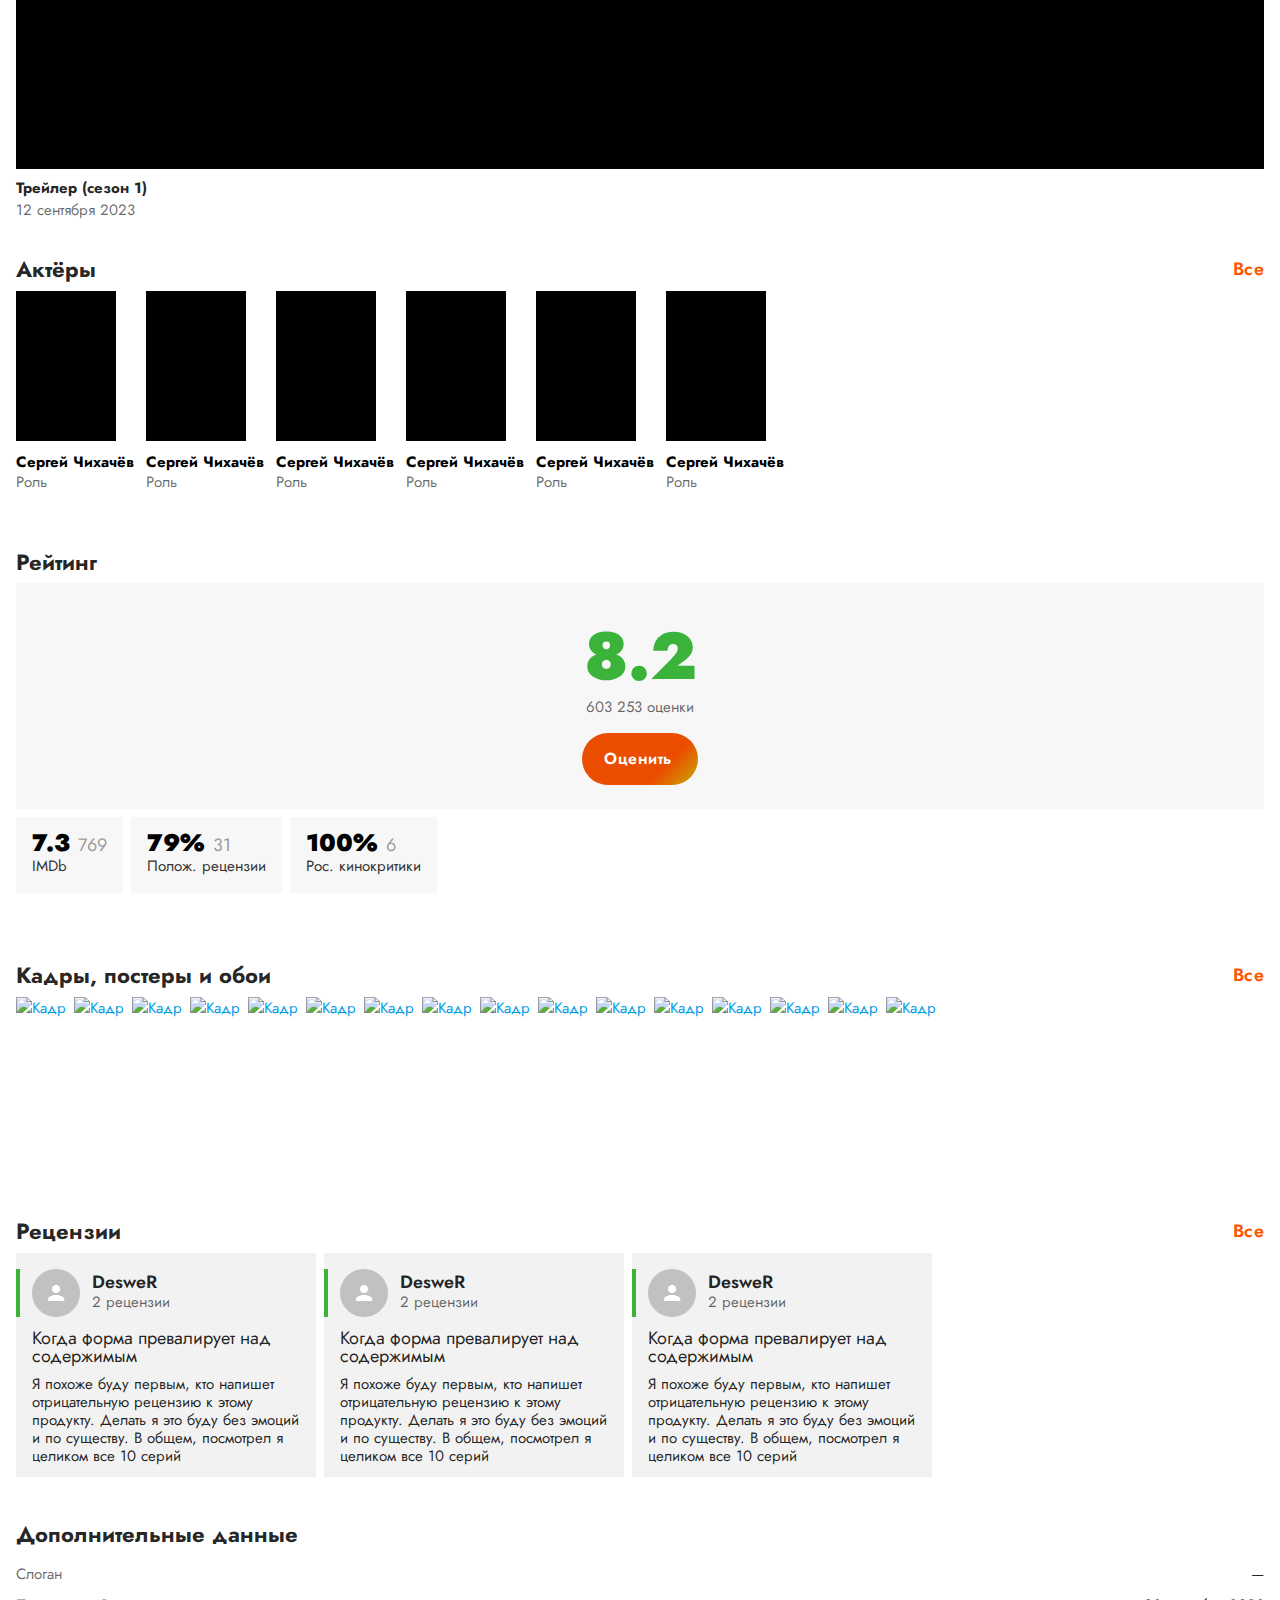
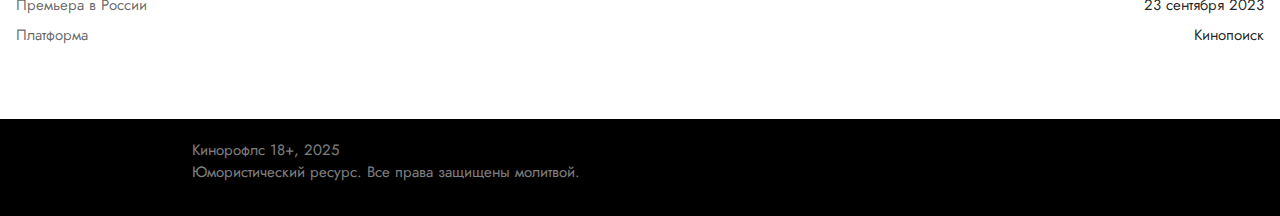
==== commit 2b355508: "Update gallery" ====
--- a/index.html
+++ b/index.html
@@ -108,6 +108,7 @@
                allow="autoplay; encrypted-media; fullscreen; picture-in-picture; screen-wake-lock;"
                frameborder="0"
                allowfullscreen
+               class="orange"
             ></iframe>
 
             <img
@@ -144,7 +145,7 @@
          </div>
       </div>
 
-      <div class="style-root">
+      <div class="style-root" style="padding-top: 0;">
          <div class="style-synopsis">
             <div class="style-synopsis__short">
                Марсианский фермер защищает свое хозяйство от алчной корпорации.
@@ -308,27 +309,7 @@
             </div>
             <div class="style-cadrs__content">
                <div class="cadrs-list">
-                  <a class="cadrs-list__item" 
-                  href="https://avatars.mds.yandex.net/get-kinopoisk-image/10835644/6e4f3d02-eeca-4210-83cb-169321c1e3aa/x178" data-fancybox="galleryCadrs" data-caption="Caption #1">
-                     <img
-                        src="https://avatars.mds.yandex.net/get-kinopoisk-image/10835644/6e4f3d02-eeca-4210-83cb-169321c1e3aa/x178"
-                        alt="Кадр"
-                     />
-                  </a>
-                  <a class="cadrs-list__item" 
-                  href="https://avatars.mds.yandex.net/get-kinopoisk-image/10835644/6e4f3d02-eeca-4210-83cb-169321c1e3aa/x178" data-fancybox="galleryCadrs" data-caption="Caption #1">
-                     <img
-                        src="https://avatars.mds.yandex.net/get-kinopoisk-image/10835644/6e4f3d02-eeca-4210-83cb-169321c1e3aa/x178"
-                        alt="Кадр"
-                     />
-                  </a>
-                  <a class="cadrs-list__item" 
-                  href="https://avatars.mds.yandex.net/get-kinopoisk-image/10835644/6e4f3d02-eeca-4210-83cb-169321c1e3aa/x178" data-fancybox="galleryCadrs" data-caption="Caption #1">
-                     <img
-                        src="https://avatars.mds.yandex.net/get-kinopoisk-image/10835644/6e4f3d02-eeca-4210-83cb-169321c1e3aa/x178"
-                        alt="Кадр"
-                     />
-                  </a>  
+                   <!-- cadrs  -->
                </div>
             </div>
          </div>
--- a/css/style.css
+++ b/css/style.css
@@ -7,7 +7,9 @@
  */
 
 .nav-header {
-	position: fixed;
+   position: fixed;
+   top: 0;
+   left: 0;
 }
 
 .icon-block {
@@ -41,7 +43,7 @@
 
 .style-card {
    font-size: 15px;
-} 
+}
 
 .raiting-value {
    color: #3bb33b;
@@ -59,7 +61,11 @@
    flex-direction: column;
    justify-content: center;
    gap: 4px;
-	width: 100%;
+   width: 100%;
+}
+
+.style-root {
+   padding-top: 56px;
 }
 
 .style-poster {
@@ -67,7 +73,6 @@
    height: 56.25vw;
    max-height: calc(768px / 1.7777777778);
    overflow: hidden;
-   padding-top: 56px;
 }
 
 .style-synopsis {
@@ -150,7 +155,7 @@
 }
 
 .trailer__date {
-font-size: 15px;
+   font-size: 15px;
    color: rgba(0, 0, 0, 0.6);
    font-weight: normal;
    margin-top: 4px;
@@ -169,7 +174,7 @@
    width: auto;
    overflow-x: scroll;
    gap: 12px;
-	padding: 0 16px;
+   padding: 0 16px;
 }
 
 .actors__item {
@@ -215,7 +220,7 @@
    align-items: center;
    padding: 24px;
    background: #f7f7f7;
-   margin: 8px 16px  ;
+   margin: 8px 16px;
 }
 
 .raiting-block__number {
@@ -236,7 +241,7 @@
    gap: 8px;
    width: auto;
    overflow-x: scroll;
-	padding: 0 16px;
+   padding: 0 16px;
    padding-bottom: 16px;
 }
 
@@ -291,6 +296,35 @@
    height: 100%;
 }
 
+.fancybox__backdrop,
+.is-compact .fancybox__footer {
+   background:     !important;
+}
+
+.f-button,
+.is-compact .fancybox__footer {
+   background: rgba(0, 0, 0,) !important
+   ;
+}
+
+.f-thumbs__slide {
+	width: 100px !important;
+	height: 56px !important;
+}
+
+.fancybox__thumbs.is-horizontal {
+   padding-bottom: 18px;
+}
+
+@media (max-width: 768px) {
+   .f-carousel__nav .f-button.is-prev, .f-carousel__nav .f-button.is-next, .fancybox__nav .f-button.is-prev, .fancybox__nav .f-button.is-next {
+      opacity: 0 !important;
+   }
+   .f-thumbs__slide__button {
+      width: 100% !important;
+   }
+}
+
 .reviews-list {
    padding: 0 16px;
    display: flex;
@@ -319,7 +353,7 @@
 }
 
 .review-false .review__header {
-   border-left: 4px solid red;
+   /* border-left: 4px solid red; */
 }
 
 .review__info {
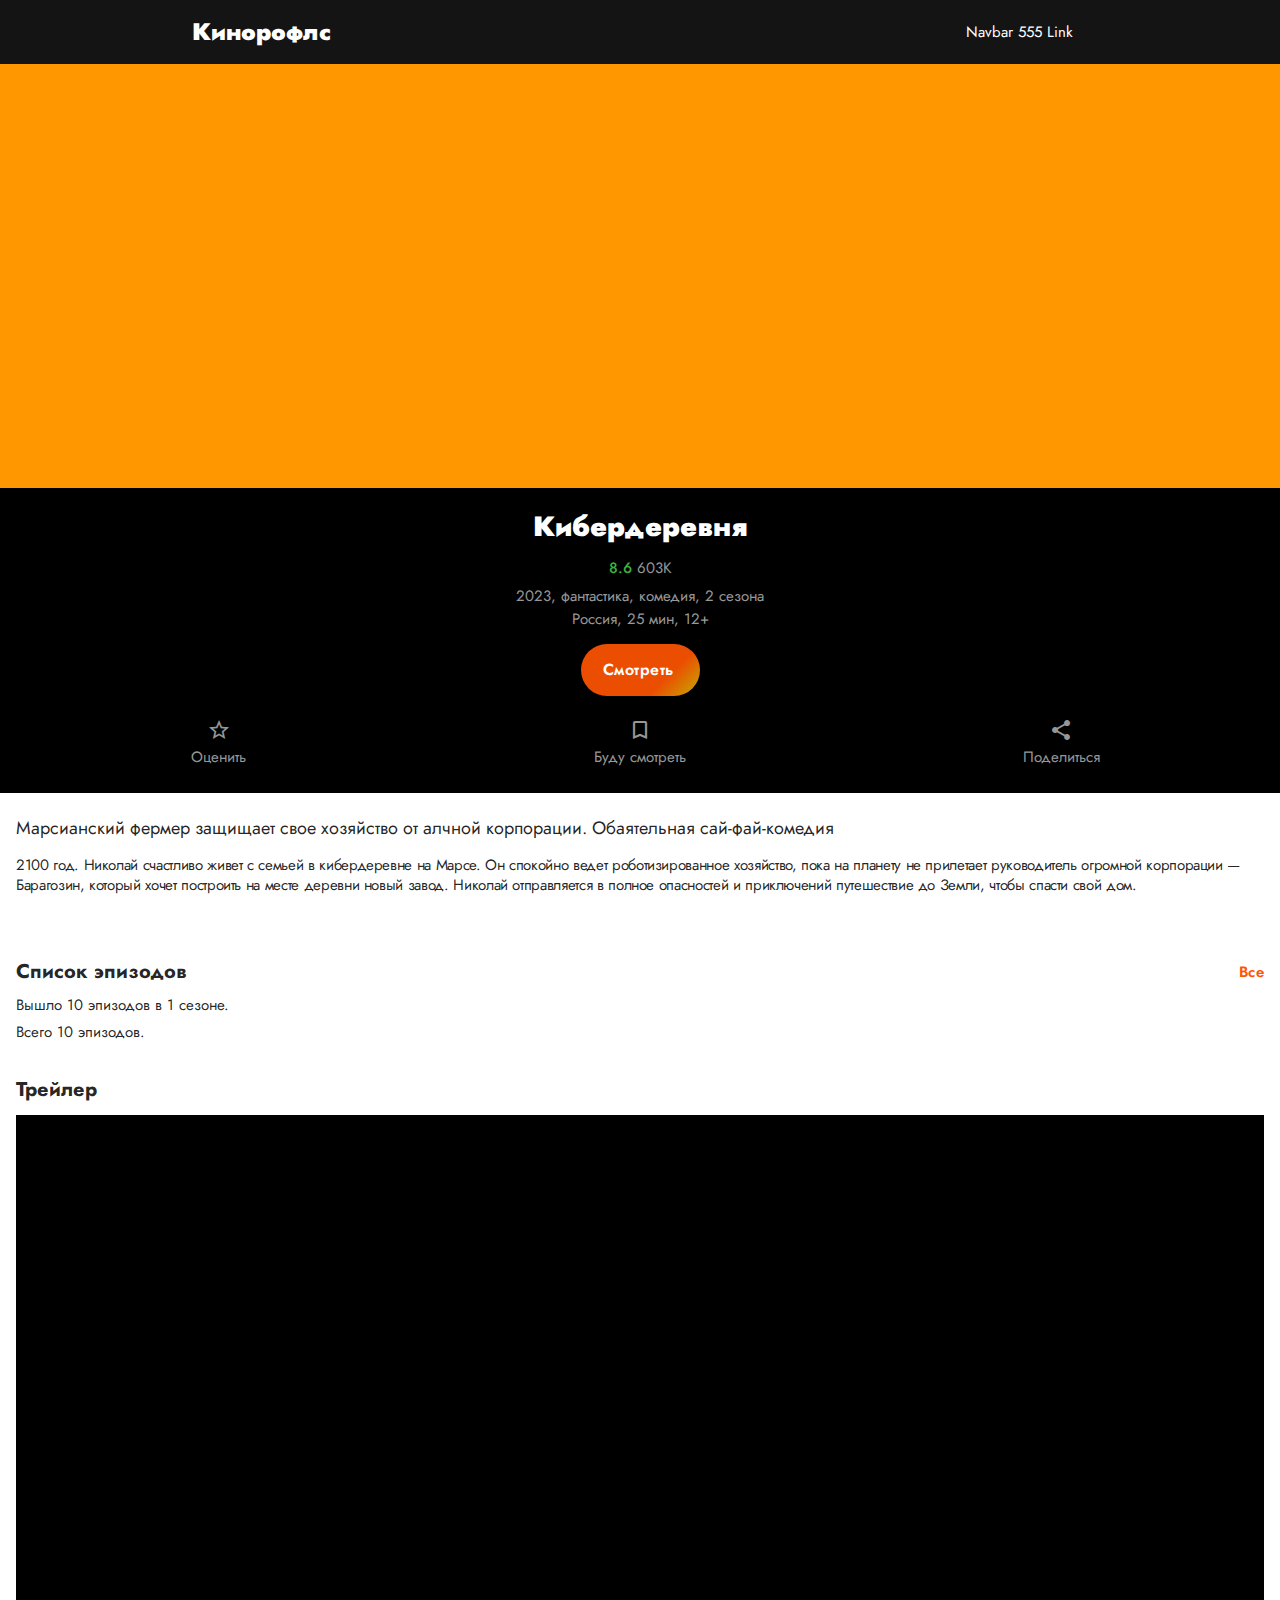
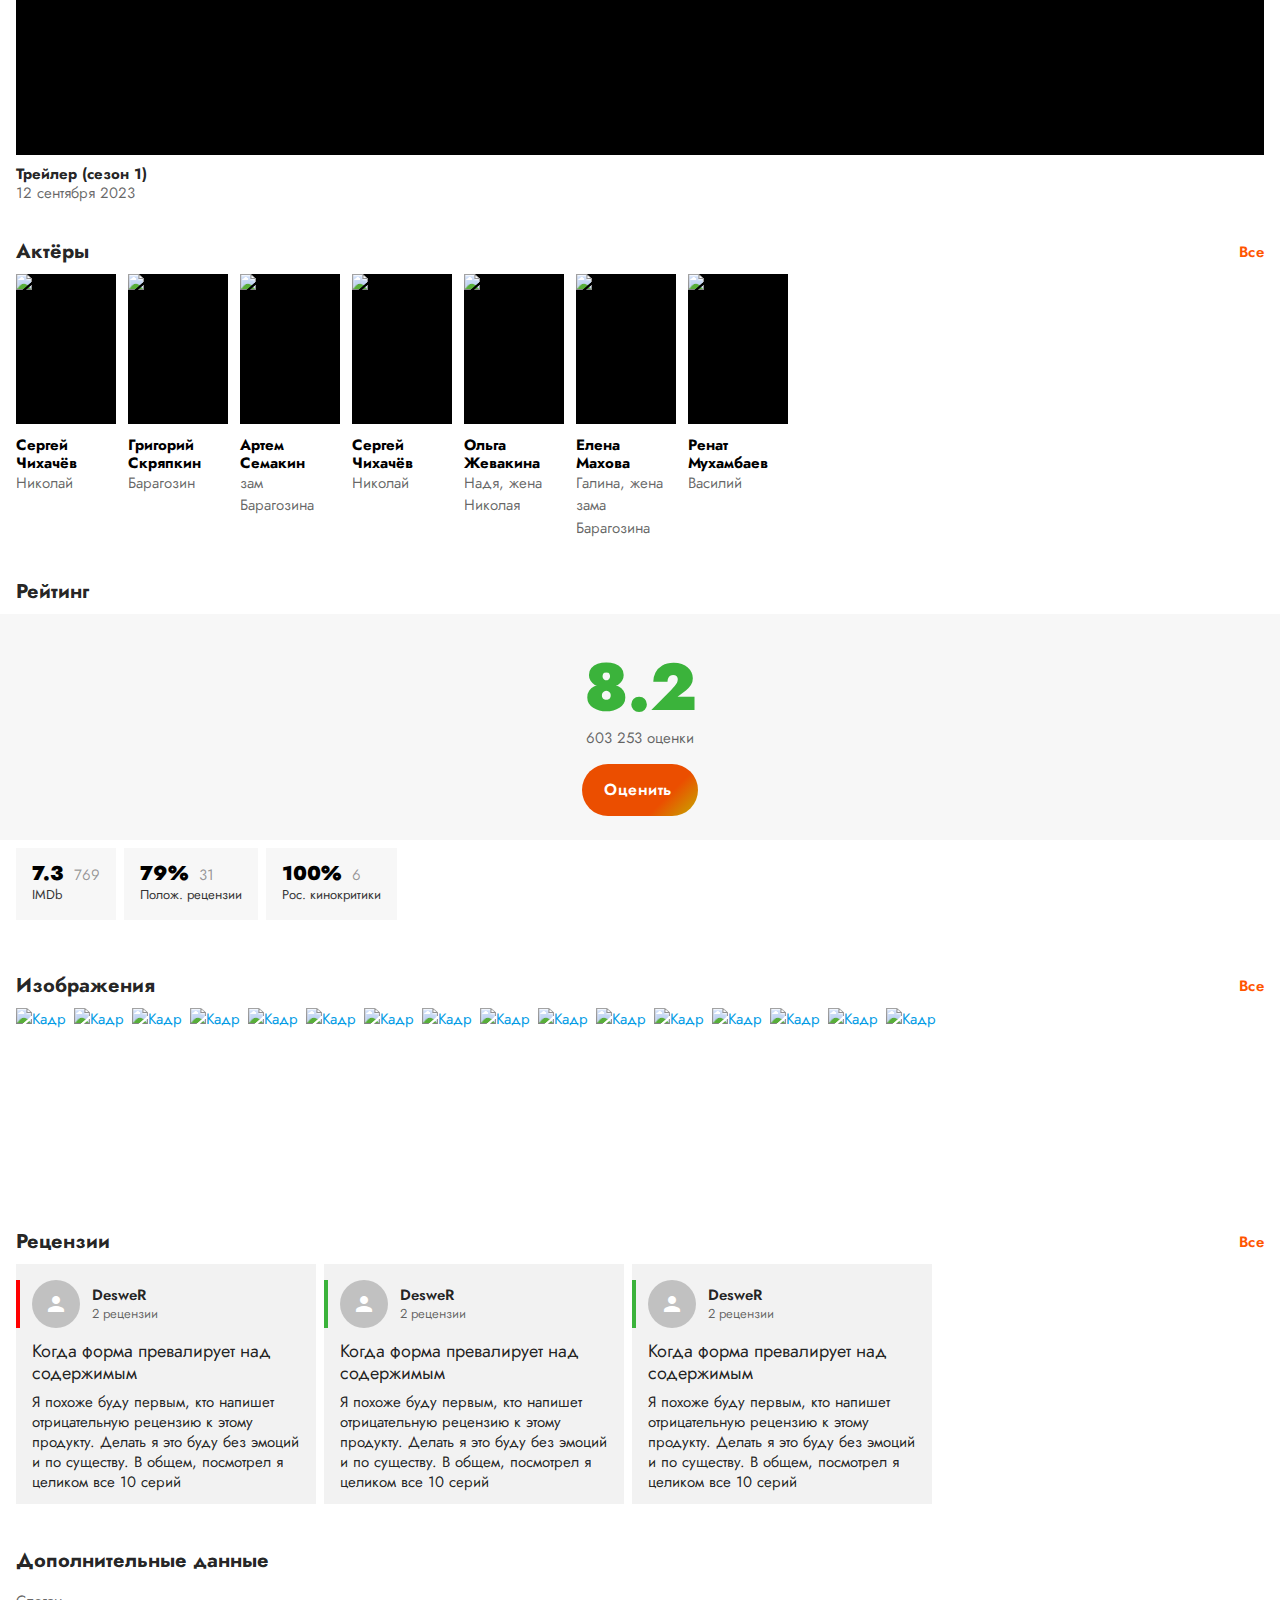
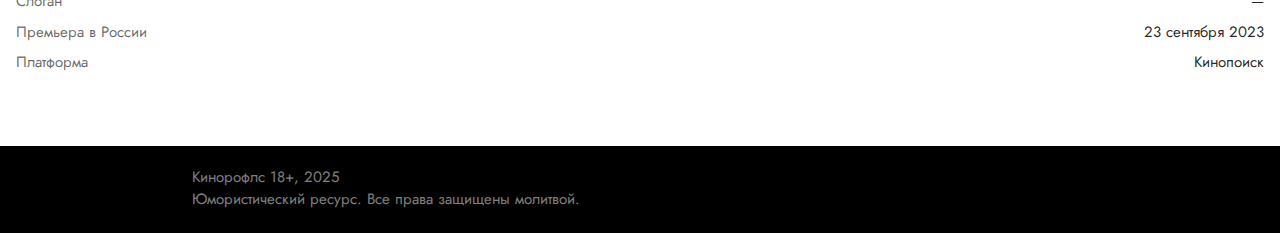
==== commit f4505309: "Add actors object" ====
--- a/index.html
+++ b/index.html
@@ -125,7 +125,7 @@
             <p>2023, фантастика, комедия, 2 сезона</p>
             <p>Россия, 25 мин, 12+</p>
             <a
-               href="http://materializecss.com/getting-started.html"
+               href="#"
                class="btn-large orange"
                >Смотреть</a
             >
@@ -165,7 +165,7 @@
             <div class="style-title">
                <h3>Список эпизодов</h3>
                <a
-                  href="http://materializecss.com/getting-started.html"
+                  href="#"
                   id="download-button"
                   class="btn"
                   >Все</a
@@ -192,7 +192,7 @@
             <div class="style-title">
                <h3>Актёры</h3>
                <a
-                  href="http://materializecss.com/getting-started.html"
+                  href="#"
                   id="download-button"
                   class="btn"
                   >Все</a
@@ -257,7 +257,7 @@
                      <span>603 253</span> оценки
                   </div>
                   <a
-                     href="http://materializecss.com/getting-started.html"
+                     href="#"
                      id="download-button"
                      class="btn-large orange"
                      >Оценить</a
@@ -299,9 +299,9 @@
 
          <div class="style-cadrs">
             <div class="style-title">
-               <h3>Кадры, постеры и обои</h3>
-               <a
-                  href="http://materializecss.com/getting-started.html"
+               <h3>Изображения</h3>
+               <a
+                  href="#"
                   id="download-button"
                   class="btn"
                   >Все</a
@@ -318,7 +318,7 @@
             <div class="style-title">
                <h3>Рецензии</h3>
                <a
-                  href="http://materializecss.com/getting-started.html"
+                  href="#"
                   id="download-button"
                   class="btn"
                   >Все</a
@@ -429,19 +429,19 @@
          <div class="container">
             <div class="row center">
                <a
-                  href="http://materializecss.com/getting-started.html"
+                  href="#"
                   id="download-button"
                   class="btn-large orange"
                   >Смотреть</a
                >
                <a
-                  href="http://materializecss.com/getting-started.html"
+                  href="#"
                   id="download-button"
                   class="btn-small grey"
                   ><i class="material-icons">add</i>Добавить</a
                >
                <a
-                  href="http://materializecss.com/getting-started.html"
+                  href="#"
                   id="download-button"
                   class="btn-large"
                   >Смотреть</a
@@ -452,7 +452,7 @@
 
       <footer class="page-footer black">
          <div class="container">
-            <p style="margin: 0; padding: 0 0 32px 0">
+            <p style="margin: 0; padding: 0 0 22px 0">
                Кинорофлс 18+, 2025
                <br />
                Юмористический ресурс. Все права защищены молитвой.
--- a/css/style.css
+++ b/css/style.css
@@ -8,8 +8,6 @@
 
 .nav-header {
    position: fixed;
-   top: 0;
-   left: 0;
 }
 
 .icon-block {
@@ -17,12 +15,16 @@
 }
 .icon-block .material-icons {
    font-size: inherit;
+}
+
+.style-root {
+   padding-top: 56px;
 }
 
 .style-card {
    color: hsla(0, 0%, 100%, 0.6);
    text-align: center;
-   padding: 24px 16px 20px;
+   padding: 24px 16px 14px;
 }
 .style-card h1 {
    color: #fff;
@@ -34,15 +36,11 @@
    margin: 0;
 }
 .style-card .btn-large {
-   margin-top: 22px;
+   margin-top: 14px;
 }
 p.raiting {
    padding-top: 14px;
    padding-bottom: 6px;
-}
-
-.style-card {
-   font-size: 15px;
 }
 
 .raiting-value {
@@ -62,10 +60,6 @@
    justify-content: center;
    gap: 4px;
    width: 100%;
-}
-
-.style-root {
-   padding-top: 56px;
 }
 
 .style-poster {
@@ -97,7 +91,7 @@
 }
 
 h3 {
-   font-size: 22px;
+   font-size: 20px;
    line-height: 18px;
    font-weight: 700;
    margin: 0;
@@ -120,7 +114,7 @@
 }
 
 .style-title .btn {
-   font-size: 18px;
+   font-size: 15px;
    color: #f50;
    padding-right: 0;
 }
@@ -133,7 +127,6 @@
 .style-episodes__content p {
    margin: 0;
    margin-bottom: 5px;
-   font-size: 15px;
 }
 
 .style-trailer {
@@ -155,10 +148,9 @@
 }
 
 .trailer__date {
-   font-size: 15px;
    color: rgba(0, 0, 0, 0.6);
    font-weight: normal;
-   margin-top: 4px;
+   margin-top: 1px;
 }
 
 .style-trailer .style-title {
@@ -183,6 +175,11 @@
    flex-direction: column;
    gap: 12px;
    padding-bottom: 12px;
+   width: 100px;
+}
+
+.actors__item img {
+   width: 100%;
 }
 
 .actors__item .info {
@@ -197,6 +194,13 @@
    font-weight: 700;
    font-size: 15px;
    color: #000;
+}
+
+.actors__item .info .span {
+   width: 100%;
+   white-space: nowrap;
+   overflow: hidden;
+   text-overflow: ellipsis; 
 }
 
 .photo {
@@ -206,7 +210,7 @@
 }
 
 .style-raiting {
-   padding: 16px 0;
+   /* padding: 16px 0; */
 }
 
 /* .style-raiting__content {
@@ -220,7 +224,8 @@
    align-items: center;
    padding: 24px;
    background: #f7f7f7;
-   margin: 8px 16px;
+   margin-bottom: 8px;
+   margin-top: 9px;
 }
 
 .raiting-block__number {
@@ -251,7 +256,7 @@
 }
 
 .raiting-list__value {
-   font-size: 18px;
+   font-size: 15px;
    line-height: 20px;
    color: rgba(0, 0, 0, 0.4);
 }
@@ -262,15 +267,15 @@
 }
 
 .raiting-list__value strong {
-   font-size: 24px;
+   font-size: 20px;
    font-weight: 900;
    color: #000;
-   margin-right: 3px;
+   margin-right: 6px;
 }
 
 .raiting-list__source {
    color: #333;
-   font-size: 15px;
+   font-size: 13px;
    white-space: nowrap;
 }
 
@@ -294,35 +299,7 @@
 
 .cadrs-list__item img {
    height: 100%;
-}
-
-.fancybox__backdrop,
-.is-compact .fancybox__footer {
-   background:     !important;
-}
-
-.f-button,
-.is-compact .fancybox__footer {
-   background: rgba(0, 0, 0,) !important
-   ;
-}
-
-.f-thumbs__slide {
-	width: 100px !important;
-	height: 56px !important;
-}
-
-.fancybox__thumbs.is-horizontal {
-   padding-bottom: 18px;
-}
-
-@media (max-width: 768px) {
-   .f-carousel__nav .f-button.is-prev, .f-carousel__nav .f-button.is-next, .fancybox__nav .f-button.is-prev, .fancybox__nav .f-button.is-next {
-      opacity: 0 !important;
-   }
-   .f-thumbs__slide__button {
-      width: 100% !important;
-   }
+   width: auto;
 }
 
 .reviews-list {
@@ -353,7 +330,7 @@
 }
 
 .review-false .review__header {
-   /* border-left: 4px solid red; */
+   border-left: 4px solid red;
 }
 
 .review__info {
@@ -370,13 +347,13 @@
 }
 
 .review__info .username {
-   font-size: 18px;
+   font-size: 15px;
    font-weight: 600;
    line-height: 18px;
 }
 
 .review__info .counter-reviews {
-   font-size: 15px;
+   font-size: 13px;
    color: rgba(0, 0, 0, 0.6);
 }
 
@@ -397,13 +374,13 @@
 .review-title {
    font-size: 18px;
    font-weight: 400;
-   line-height: 18px;
+   line-height: 22px;
 }
 
 .review-content {
-   padding-top: 10px;
-   font-size: 15px;
-   line-height: 18px;
+   padding-top: 8px;
+   font-size: 15px;
+   line-height: 20px;
 }
 
 /* style-dopinfo */
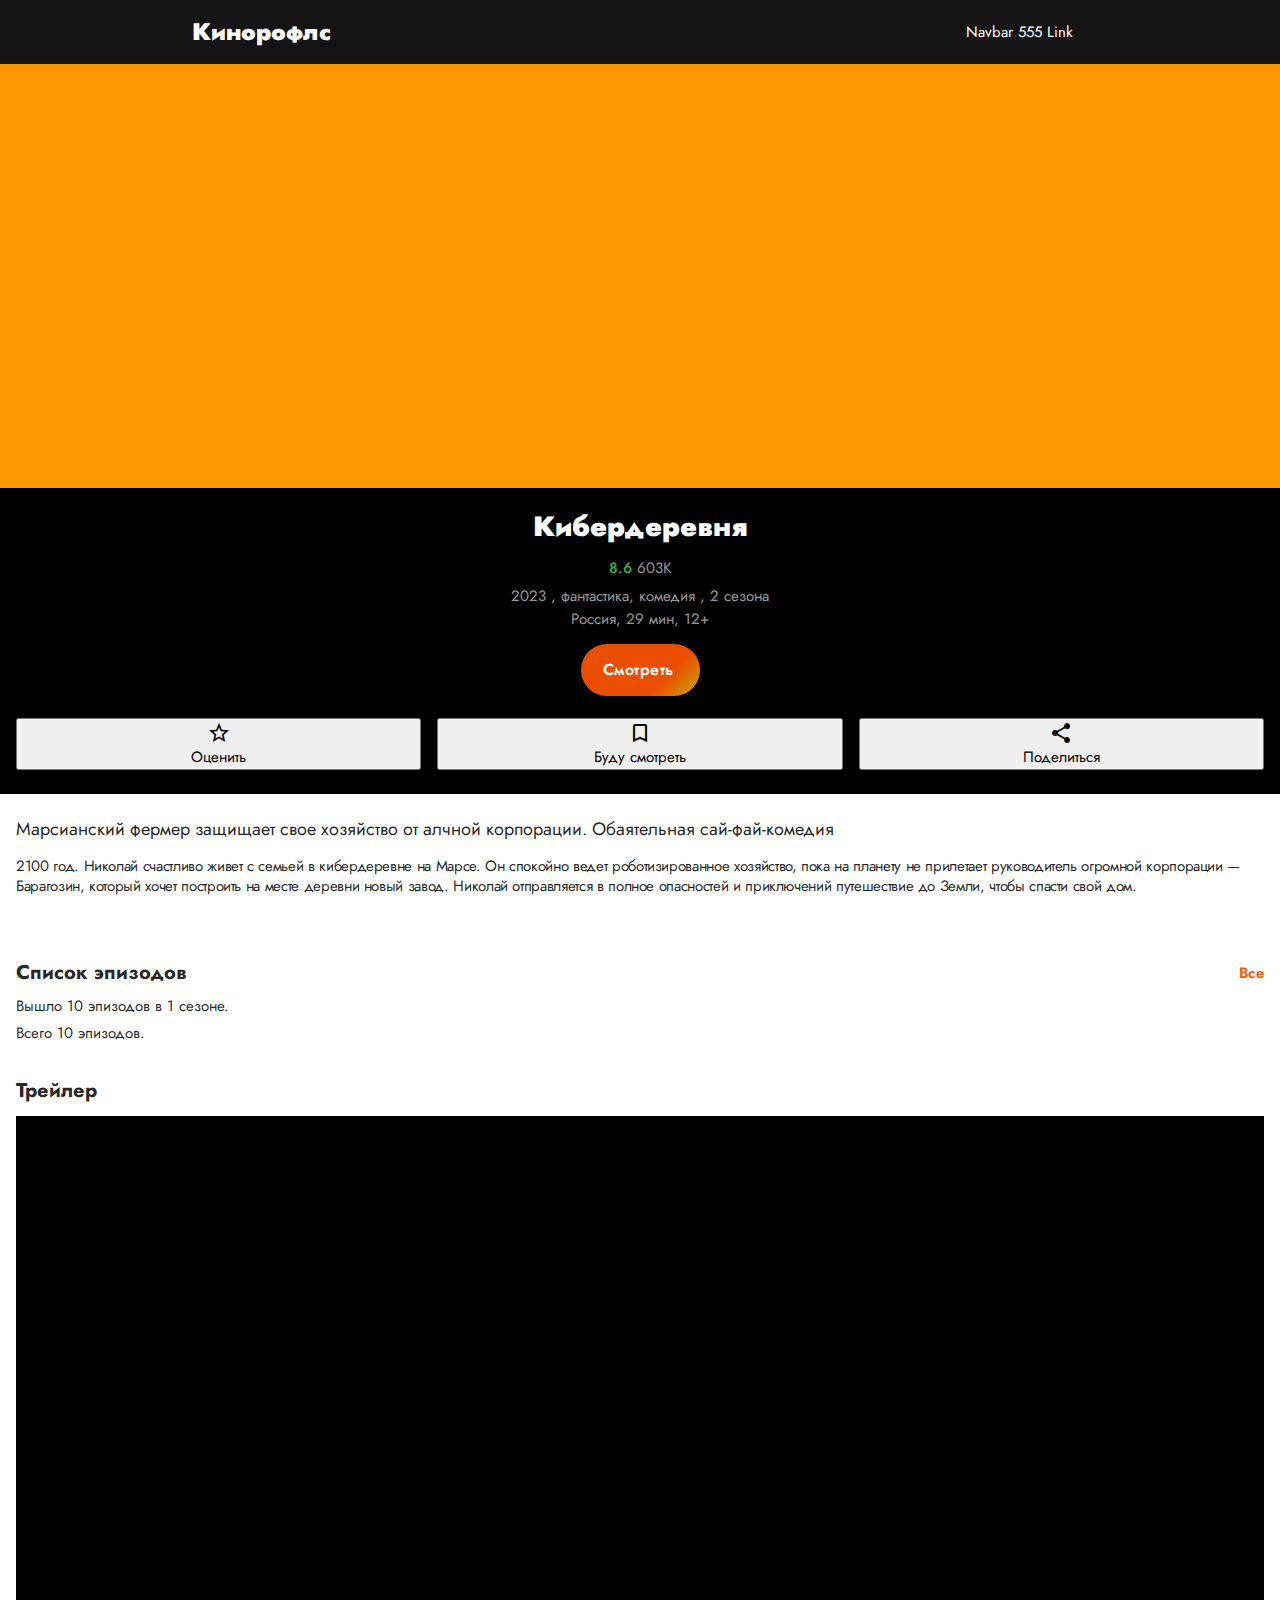
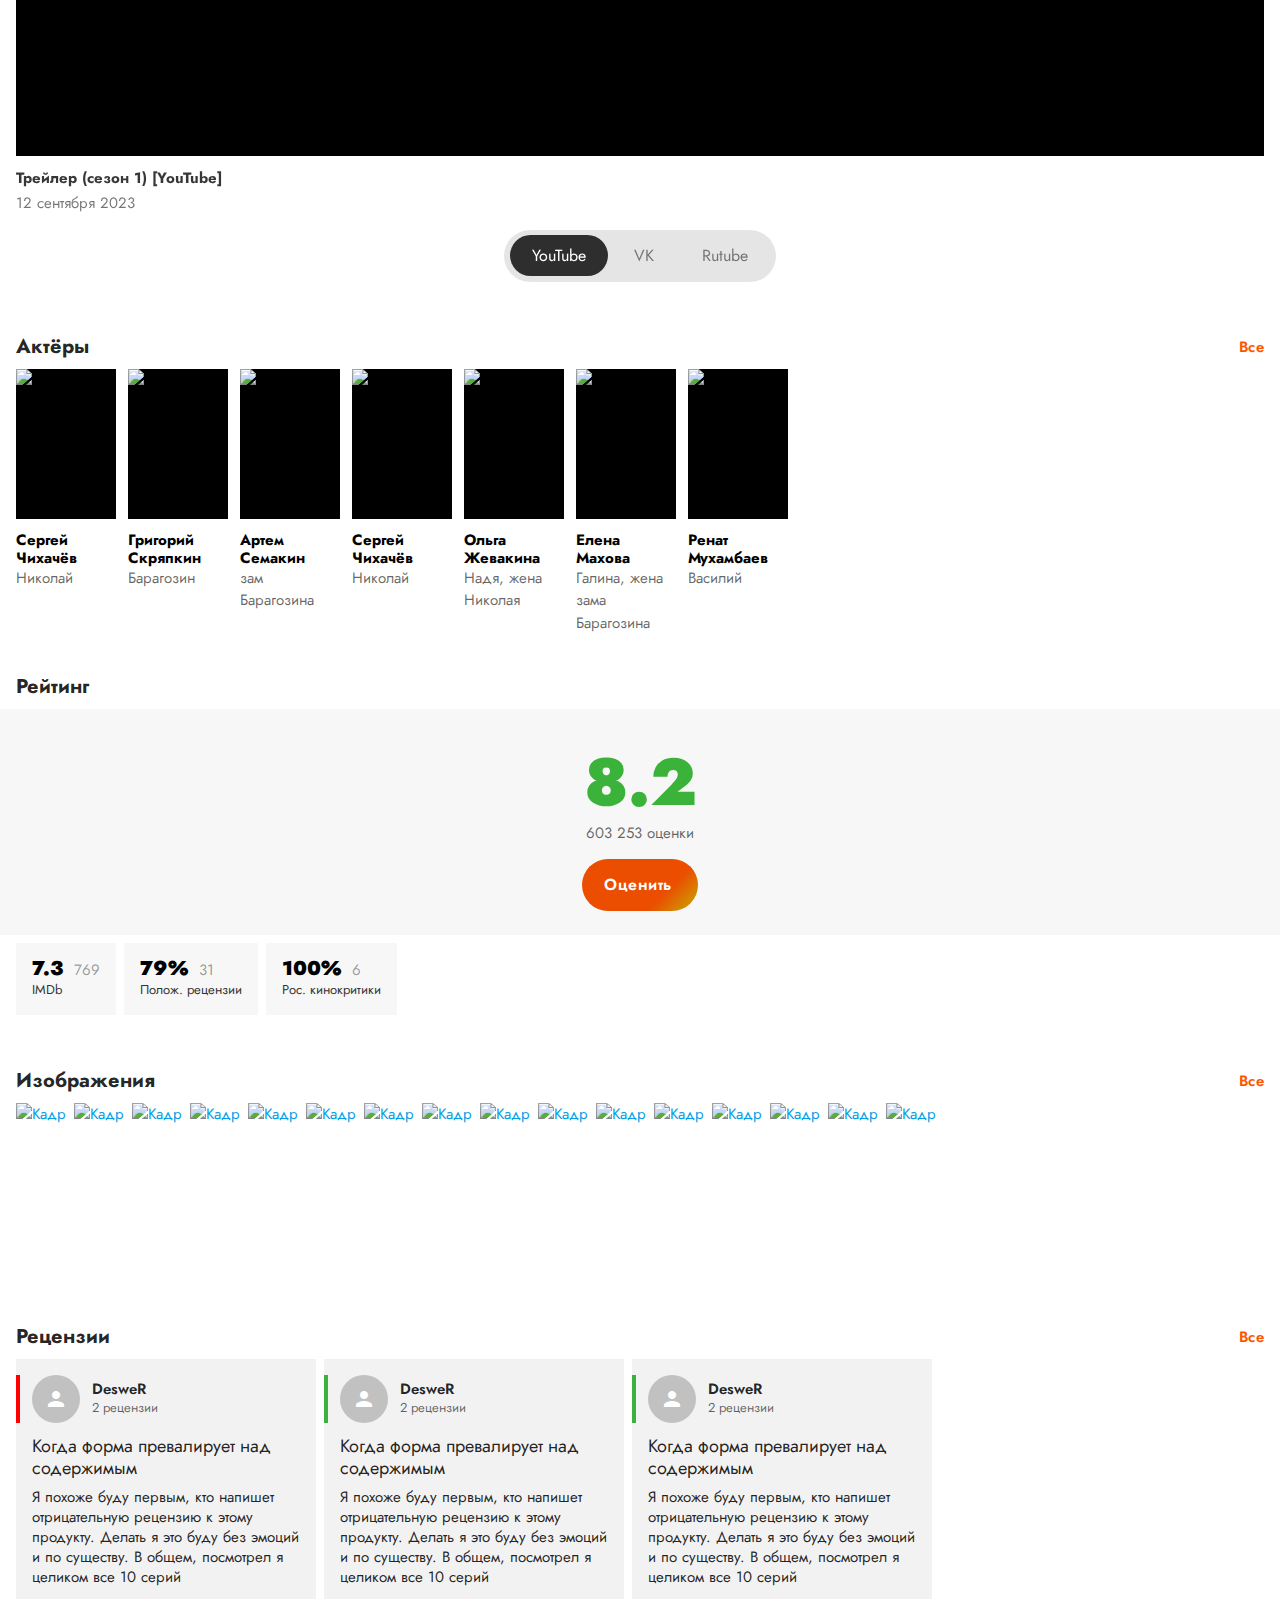
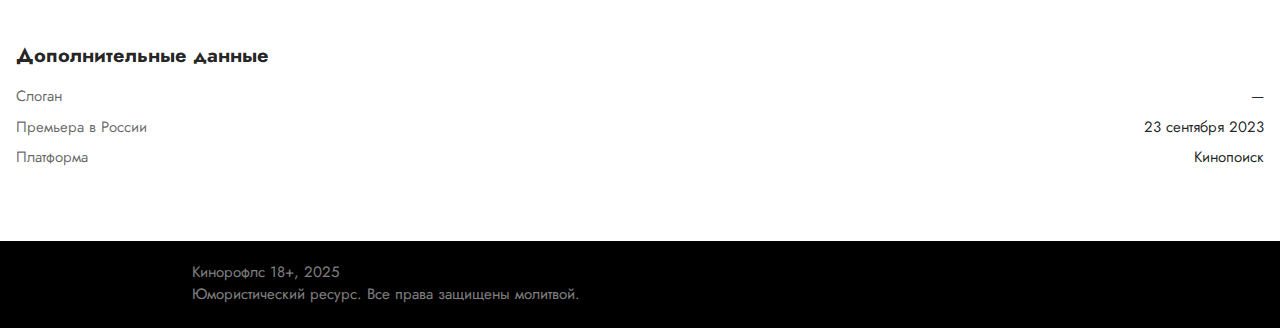
==== commit 0de2a2c5: "Add tabs" ====
--- a/index.html
+++ b/index.html
@@ -14,6 +14,10 @@
          rel="stylesheet"
          href="https://cdn.jsdelivr.net/npm/@fancyapps/ui@5.0/dist/fancybox/fancybox.css"
       />
+
+      <!-- Tabs -->
+      <script src="./js/tabs.js"></script>
+      <link rel="stylesheet" href="./css/tabs.css" />
 
       <!-- Font: Graphik Regular, Medium, Bold, Black -->
       <!-- <link rel="stylesheet" href="./fonts/Graphik LС/stylesheet.css" /> -->
@@ -118,40 +122,46 @@
             />
          </div>
          <div class="style-card">
-            <h1 class="header center font-weight-bold">Кибердеревня</h1>
+            <h1 class="header center font-weight-bold" id="title">
+               Кибердеревня
+            </h1>
             <p class="raiting">
-               <strong class="raiting-value">8.6</strong> 603K
+               <strong class="raiting-value" id="raitingValue">8.6</strong>
+               <span id="raitingVotes"> 603K </span>
             </p>
-            <p>2023, фантастика, комедия, 2 сезона</p>
-            <p>Россия, 25 мин, 12+</p>
-            <a
-               href="#"
-               class="btn-large orange"
-               >Смотреть</a
-            >
+            <p>
+               <span id="year"> 2023 </span>,
+               <span id="tags"> фантастика, комедия </span>,
+               <span class="sesonCounter"> 2 сезона </span>
+            </p>
+            <p>
+               <span id="country">Россия</span>,
+               <span id="timeEpisode">29 мин</span>, <span id="age">12+</span>
+            </p>
+            <a href="#" class="btn-large orange openMedia">Смотреть</a>
             <div class="btn-list">
-               <div class="btn-list__item text-red-1">
+               <button class="btn-list__item btnAddStars">
                   <i class="material-icons">star_border</i>
                   <span>Оценить</span>
-               </div>
-               <div class="btn-list__item">
+               </button>
+               <button class="btn-list__item btnAddBookmark">
                   <i class="material-icons">bookmark_border</i>
                   <span>Буду смотреть</span>
-               </div>
-               <div class="btn-list__item">
+               </button>
+               <button class="btn-list__item btnShare">
                   <i class="material-icons">share</i> <span>Поделиться</span>
-               </div>
+               </button>
             </div>
          </div>
       </div>
 
-      <div class="style-root" style="padding-top: 0;">
+      <div class="style-root" style="padding-top: 0">
          <div class="style-synopsis">
-            <div class="style-synopsis__short">
+            <div class="style-synopsis__short" id="synopsisShort">
                Марсианский фермер защищает свое хозяйство от алчной корпорации.
                Обаятельная сай-фай-комедия
             </div>
-            <div class="style-synopsis__full">
+            <div class="style-synopsis__full" id="synopsisFull">
                2100 год. Николай счастливо живет с семьей в кибердеревне на
                Марсе. Он спокойно ведет роботизированное хозяйство, пока на
                планету не прилетает руководитель огромной корпорации —
@@ -164,12 +174,7 @@
          <div class="style-episodes">
             <div class="style-title">
                <h3>Список эпизодов</h3>
-               <a
-                  href="#"
-                  id="download-button"
-                  class="btn"
-                  >Все</a
-               >
+               <a href="#" id="download-button" class="btn">Все</a>
             </div>
             <div class="style-episodes__content">
                <p>Вышло 10 эпизодов в 1 сезоне.</p>
@@ -182,21 +187,108 @@
                <h3>Трейлер</h3>
             </div>
             <div class="style-trailer__content">
-               <div class="trailer-video black"></div>
-               <p class="trailer__name">Трейлер (сезон 1)</p>
-               <p class="trailer__date">12 сентября 2023</p>
+               <div class="tabs">
+                  <div
+                     class="tab-panel"
+                     role="tabpanel"
+                     id="panel-1"
+                     aria-labelledby="tab-1"
+                     aria-hidden="false"
+                  >
+                     <div class="trailer-video black">
+                        <iframe
+                           width="100%"
+                           height="100%"
+                           src="https://www.youtube.com/embed/DEj8pub121Q?si=6b4-gf91UW90TGD_"
+                           title="YouTube video player"
+                           frameborder="0"
+                           allow="accelerometer; autoplay; clipboard-write; encrypted-media; gyroscope; picture-in-picture; web-share"
+                           referrerpolicy="strict-origin-when-cross-origin"
+                           allowfullscreen
+                        ></iframe>
+                     </div>
+                     <p class="trailer__name">Трейлер (сезон 1) [YouTube]</p>
+                     <p class="trailer__date">12 сентября 2023</p>
+                  </div>
+
+                  <div
+                     class="tab-panel"
+                     role="tabpanel"
+                     id="panel-2"
+                     aria-labelledby="tab-2"
+                     aria-hidden="true"
+                  >
+                     <div class="trailer-video black">
+                        <iframe
+                           src="https://vkvideo.ru/video_ext.php?oid=-108468&id=456251197&hd=2"
+                           width="100%"
+                           height="100%"
+                           allow="autoplay; encrypted-media; fullscreen; picture-in-picture; screen-wake-lock;"
+                           frameborder="0"
+                           allowfullscreen
+                           class="orange"
+                        ></iframe>
+                     </div>
+                     <p class="trailer__name">Трейлер (сезон 1) [VK]</p>
+                     <p class="trailer__date">12 сентября 2023</p>
+                  </div>
+
+                  <div
+                     class="tab-panel"
+                     role="tabpanel"
+                     id="panel-3"
+                     aria-labelledby="tab-3"
+                     aria-hidden="true"
+                  >
+                     <div class="trailer-video black">
+                        <iframe width="100%" height="100%" src="https://rutube.ru/play/embed/a71fdfe0dfa6411ad6fffc238dcd9c18/?skinColor=000000" frameBorder="0" allow="clipboard-write; autoplay" webkitAllowFullScreen mozallowfullscreen allowFullScreen></iframe>
+                     </div>
+                     <p class="trailer__name">Трейлер (сезон 1) [Rutube]</p>
+                     <p class="trailer__date">7 октября 2023</p>
+                  </div>
+
+                  <div
+                     class="tabs-nav"
+                     role="tablist"
+                     aria-label="Content sections"
+                  >
+                     <div class="tabs-indicator"></div>
+                     <button
+                        class="tab-button"
+                        role="tab"
+                        aria-selected="true"
+                        aria-controls="panel-1"
+                        id="tab-1"
+                     >
+                        YouTube
+                     </button>
+                     <button
+                        class="tab-button"
+                        role="tab"
+                        aria-selected="false"
+                        aria-controls="panel-2"
+                        id="tab-2"
+                     >
+                        VK
+                     </button>
+                     <button
+                        class="tab-button"
+                        role="tab"
+                        aria-selected="false"
+                        aria-controls="panel-3"
+                        id="tab-3"
+                     >
+                        Rutube
+                     </button>
+                  </div>
+               </div>
             </div>
          </div>
 
          <div class="style-actors">
             <div class="style-title">
                <h3>Актёры</h3>
-               <a
-                  href="#"
-                  id="download-button"
-                  class="btn"
-                  >Все</a
-               >
+               <a href="#" id="download-button" class="btn">Все</a>
             </div>
             <div class="style-actors__content">
                <div class="actors__list">
@@ -256,10 +348,7 @@
                   <div class="raiting-block__votes">
                      <span>603 253</span> оценки
                   </div>
-                  <a
-                     href="#"
-                     id="download-button"
-                     class="btn-large orange"
+                  <a href="#" id="download-button" class="btn-large orange"
                      >Оценить</a
                   >
                </div>
@@ -300,16 +389,11 @@
          <div class="style-cadrs">
             <div class="style-title">
                <h3>Изображения</h3>
-               <a
-                  href="#"
-                  id="download-button"
-                  class="btn"
-                  >Все</a
-               >
+               <a href="#" id="download-button" class="btn">Все</a>
             </div>
             <div class="style-cadrs__content">
                <div class="cadrs-list">
-                   <!-- cadrs  -->
+                  <!-- cadrs  -->
                </div>
             </div>
          </div>
@@ -317,12 +401,7 @@
          <div class="style-reviews">
             <div class="style-title">
                <h3>Рецензии</h3>
-               <a
-                  href="#"
-                  id="download-button"
-                  class="btn"
-                  >Все</a
-               >
+               <a href="#" id="download-button" class="btn">Все</a>
             </div>
             <div class="style-reviews__content">
                <div class="reviews-list">
--- a/css/tabs.css
+++ b/css/tabs.css
@@ -0,0 +1,119 @@
+/* Variables */
+:root {
+   /* Colors */
+   --primary-color: #646cff;
+   
+   /* Transitions */
+   --transition-duration: 0.4s;
+   --transition-timing: cubic-bezier(0.4, 0, 0.2, 1);
+ }
+
+.tabs button:focus {
+   outline: none;
+   background-color:rgba(0,0,0, 0.1);
+}
+ 
+ 
+ /* Tabs Container */
+ /* .tabs {
+   max-width: 600px;
+   margin: 2rem;
+ } */
+ 
+ /* Tabs Navigation */
+ .tabs-nav {
+   position: relative;
+   display: flex;
+   justify-content: center;
+   gap: 4px;
+   background: rgba(0,0,0, 0.1);
+   padding: 6px;
+   border-radius: 100px;
+   isolation: isolate; /* Create new stacking context */
+   width: fit-content;
+   margin: 1em auto ;
+   height: 52px;
+ }
+ 
+ /* Tab Buttons */
+ .tab-button {
+   flex: 1;
+   all: unset;
+   position: relative;
+   padding: 0 22px;
+   font-size: 16px;
+   font-weight: 700;
+   color:  rgba(0,0,0, 0.5);
+   border-radius: 100px;
+   cursor: pointer;
+   transition: color var(--transition-duration) var(--transition-timing);
+   text-align: center;
+   white-space: nowrap;
+   z-index: 1;
+ }
+ 
+ .tab-button:hover {
+ /*   color: red; */
+ }
+ 
+ .tab-button[aria-selected="true"] {
+   color: #fff;
+ }
+ 
+ /* Moving Indicator */
+ .tabs-indicator {
+   position: absolute;
+   top: 5.5px;
+   bottom: 5.5px;
+   left: 0;
+   border-radius: 100px;
+   background:  rgba(0,0,0, 0.8);;
+   transition: 
+     transform var(--transition-duration) var(--transition-timing),
+     width var(--transition-duration) var(--transition-timing);
+   pointer-events: none;
+   z-index: 0;
+   will-change: transform, width;
+ }
+ 
+ /* Tab Panels */
+ .tab-panel {
+   background: transparent;
+   display: none;
+   transform-origin: top;
+   animation: slideIn var(--transition-duration) var(--transition-timing);
+ }
+ 
+ .tab-panel[aria-hidden="false"] {
+   display: block;
+ }
+ 
+ /* Animations */
+ @keyframes slideIn {
+   from {
+     opacity: 0;
+     transform: translateY(-8px) scale(0.98);
+   }
+   to {
+     opacity: 1;
+     transform: translateY(0) scale(1);
+   }
+ }
+ 
+ /* Focus styles */
+ .tab-button:focus-visible {
+   outline: 2px solid var(--primary-color);
+   outline-offset: 2px;
+ }
+ 
+ /* Content styling */
+ .tab-panel h2 {
+   margin-bottom: 1rem;
+   font-size: 1.5rem;
+   color: var(--primary-color);
+ }
+ 
+ .tab-panel p {
+   line-height: 1.6;
+   opacity: 0.9;
+ }--- a/css/style.css
+++ b/css/style.css
@@ -124,6 +124,12 @@
    padding: 0 16px;
 }
 
+.style-trailer__content {
+   display: flex;
+   flex-direction: column;
+   gap: 14px;
+}
+
 .style-episodes__content p {
    margin: 0;
    margin-bottom: 5px;
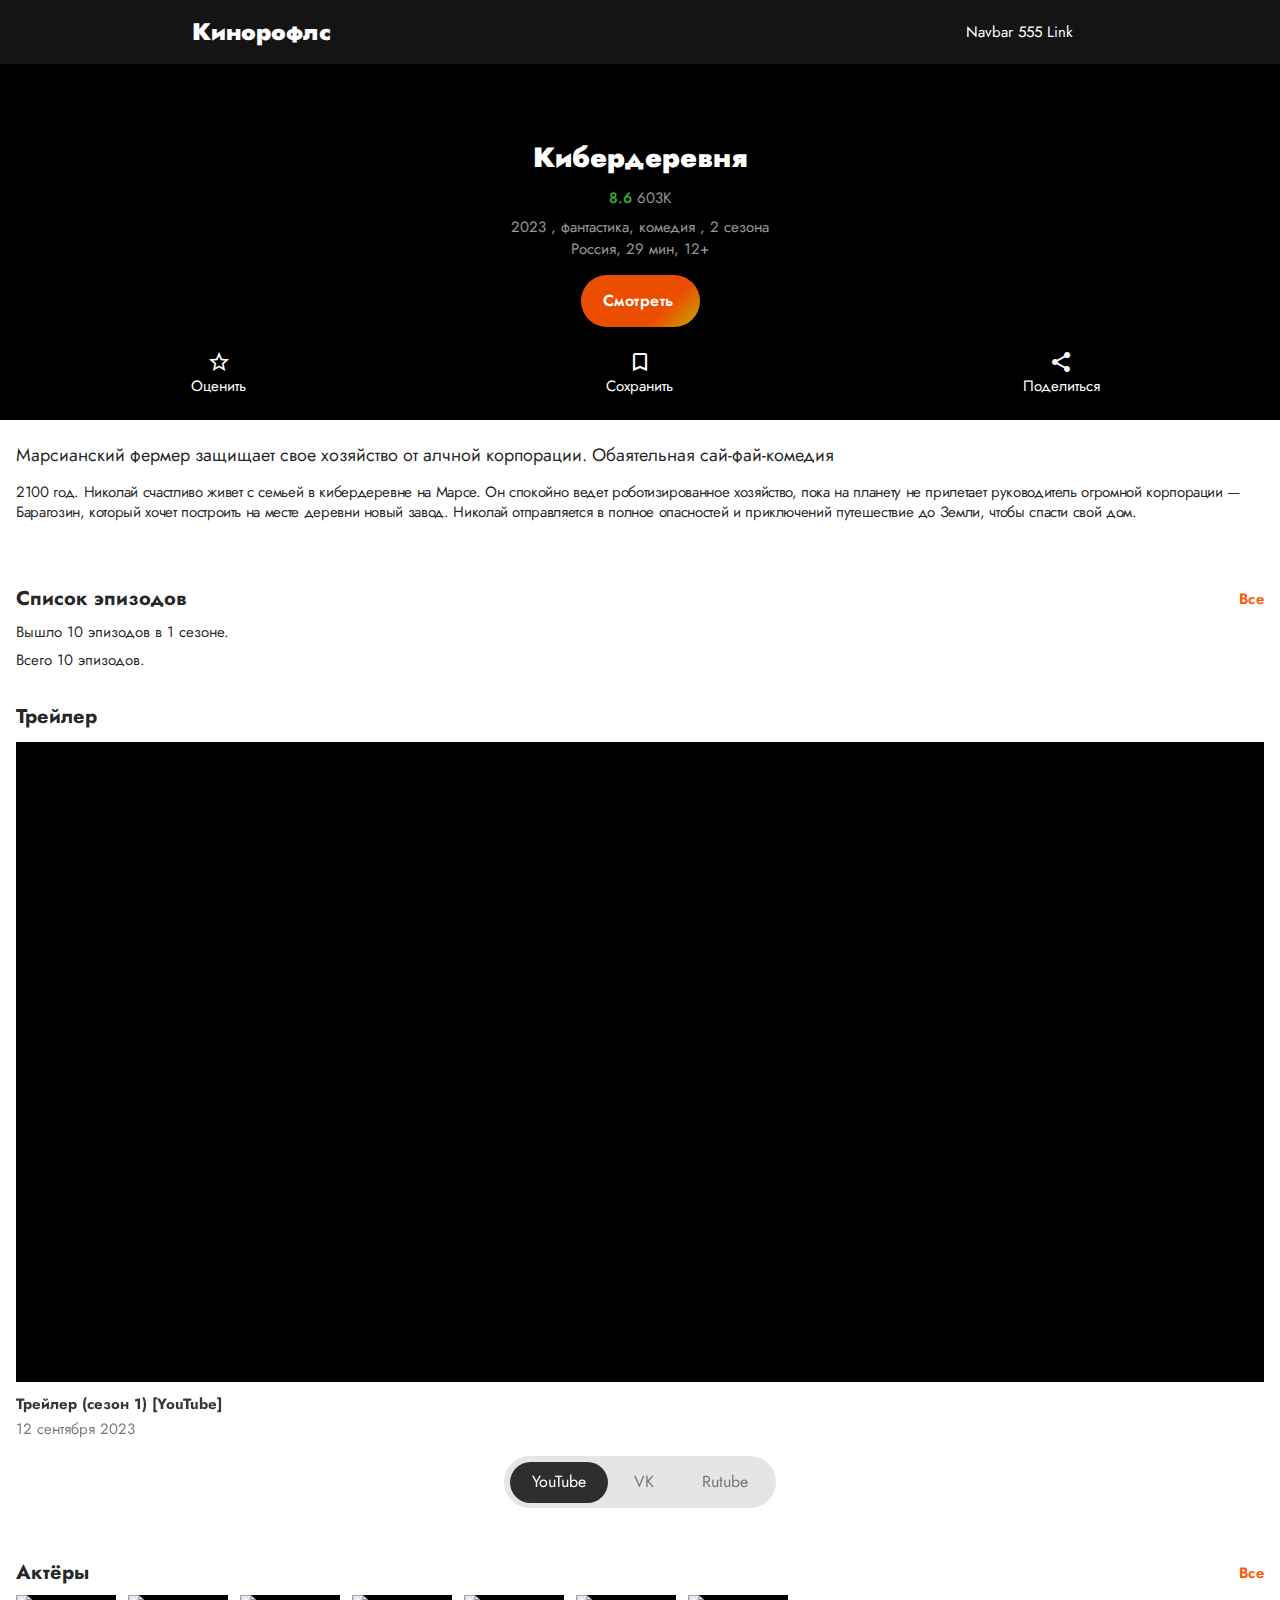
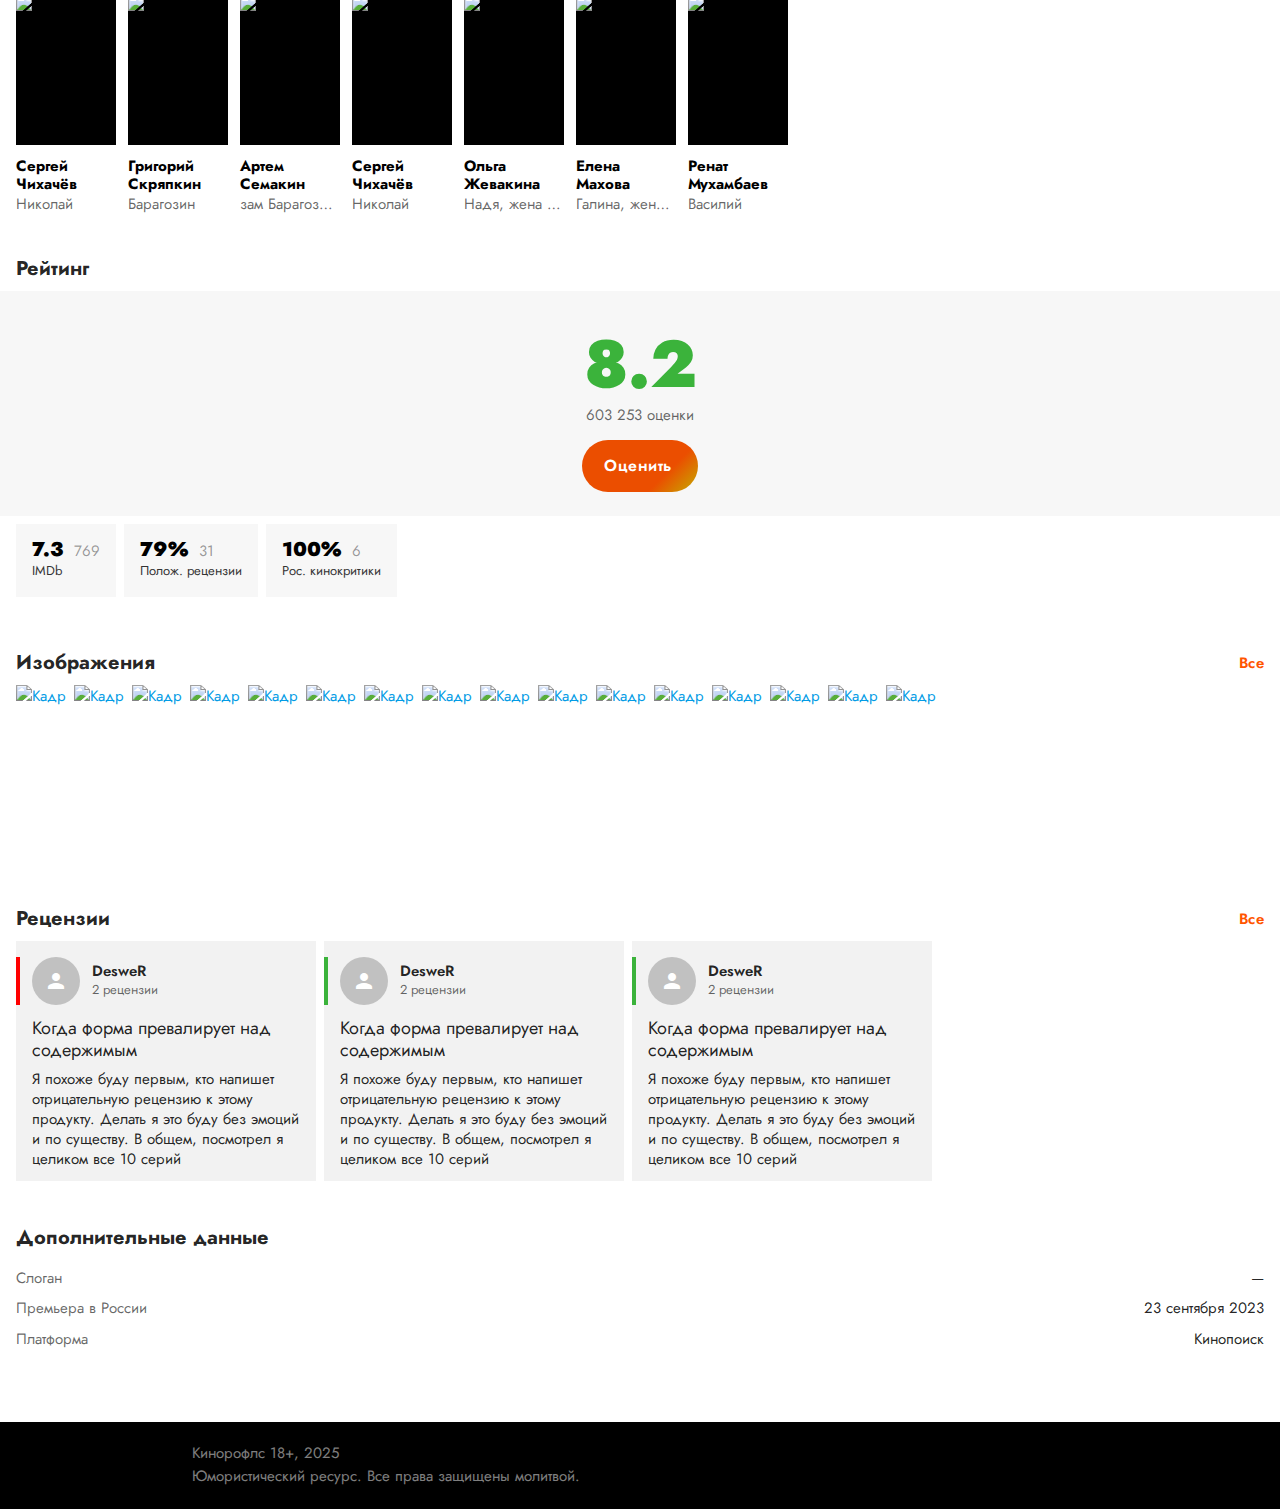
==== commit b0392255: "Fix and add poster" ====
--- a/index.html
+++ b/index.html
@@ -102,24 +102,13 @@
 
       <div class="style-root black">
          <div class="style-poster">
-            <!-- <div id="ytplayer"></div> -->
-            <!-- <iframe width="100%" height="100%" src="https://www.youtube.com/embed/DEj8pub121Q?autoplay=1?controls=0" frameborder="0" allowfullscreen></iframe> -->
-
-            <iframe
-               src="https://vkvideo.ru/video_ext.php?oid=-108468&id=456251197&hd=2&autoplay=1"
-               width="100%"
-               height="100%"
-               allow="autoplay; encrypted-media; fullscreen; picture-in-picture; screen-wake-lock;"
-               frameborder="0"
-               allowfullscreen
-               class="orange"
-            ></iframe>
-
-            <img
-               width="100%"
-               src="https://kinopoisk-ru.clstorage.net/1Z5M81X55/586788WgR/[base64]"
-               alt=""
-            />
+            <div class="style-poster__image">
+               <img
+                  width="100%"
+                  src="https://kinopoisk-ru.clstorage.net/1Z5M81X55/586788WgR/[base64]"
+                  alt=""
+               />
+            </div>
          </div>
          <div class="style-card">
             <h1 class="header center font-weight-bold" id="title">
@@ -146,7 +135,7 @@
                </button>
                <button class="btn-list__item btnAddBookmark">
                   <i class="material-icons">bookmark_border</i>
-                  <span>Буду смотреть</span>
+                  <span>Сохранить</span>
                </button>
                <button class="btn-list__item btnShare">
                   <i class="material-icons">share</i> <span>Поделиться</span>
@@ -241,7 +230,16 @@
                      aria-hidden="true"
                   >
                      <div class="trailer-video black">
-                        <iframe width="100%" height="100%" src="https://rutube.ru/play/embed/a71fdfe0dfa6411ad6fffc238dcd9c18/?skinColor=000000" frameBorder="0" allow="clipboard-write; autoplay" webkitAllowFullScreen mozallowfullscreen allowFullScreen></iframe>
+                        <iframe
+                           width="100%"
+                           height="100%"
+                           src="https://rutube.ru/play/embed/a71fdfe0dfa6411ad6fffc238dcd9c18/?skinColor=000000"
+                           frameborder="0"
+                           allow="clipboard-write; autoplay"
+                           webkitAllowFullScreen
+                           mozallowfullscreen
+                           allowfullscreen
+                        ></iframe>
                      </div>
                      <p class="trailer__name">Трейлер (сезон 1) [Rutube]</p>
                      <p class="trailer__date">7 октября 2023</p>
--- a/css/tabs.css
+++ b/css/tabs.css
@@ -10,7 +10,7 @@
 
 .tabs button:focus {
    outline: none;
-   background-color:rgba(0,0,0, 0.1);
+   background-color:rgba(0,0,0, 0);
 }
  
  
--- a/css/style.css
+++ b/css/style.css
@@ -57,16 +57,37 @@
 .btn-list__item {
    display: flex;
    flex-direction: column;
-   justify-content: center;
+   align-items: center;
    gap: 4px;
    width: 100%;
-}
+
+   background-color: transparent;
+   color: #fff;
+   border: none;
+   transition: background 0.2s ease, transform 0.2s ease;
+   cursor: pointer;
+}
+
+.btn-list__item:hover {
+   transform: scale(1.05);
+} 
 
 .style-poster {
    width: 100%;
-   height: 56.25vw;
+   /* height: 56.25vw; */
    max-height: calc(768px / 1.7777777778);
    overflow: hidden;
+}
+
+.style-poster__image {
+   width: 220px;
+   height: 330px;
+   overflow: hidden;
+   margin: 40px auto 0;
+}
+
+.style-poster__image {
+   height: 100%;
 }
 
 .style-synopsis {
@@ -175,6 +196,11 @@
    padding: 0 16px;
 }
 
+.actors__list::-webkit-scrollbar { 
+   width: 0 !important;
+   display: none; 
+ }
+
 .actors__item {
    display: flex;
    /* align-items: center; */
@@ -202,7 +228,7 @@
    color: #000;
 }
 
-.actors__item .info .span {
+.actors__item .info span {
    width: 100%;
    white-space: nowrap;
    overflow: hidden;
@@ -256,6 +282,11 @@
    padding-bottom: 16px;
 }
 
+.raiting-list::-webkit-scrollbar { 
+   width: 0 !important;
+   display: none; 
+ }
+
 .raiting-list__item {
    padding: 16px;
    background: #f7f7f7;
@@ -299,6 +330,11 @@
    padding: 0 16px 16px;
 }
 
+.cadrs-list::-webkit-scrollbar { 
+   width: 0 !important;
+   display: none; 
+ }
+
 .cadrs-list__item {
    height: 168px;
 }
@@ -317,6 +353,11 @@
    overflow-y: hidden;
    overflow-x: scroll;
 }
+
+.reviews-list::-webkit-scrollbar { 
+   width: 0 !important;
+   display: none; 
+ }
 
 .reviews-list__item {
    padding-top: 16px;
